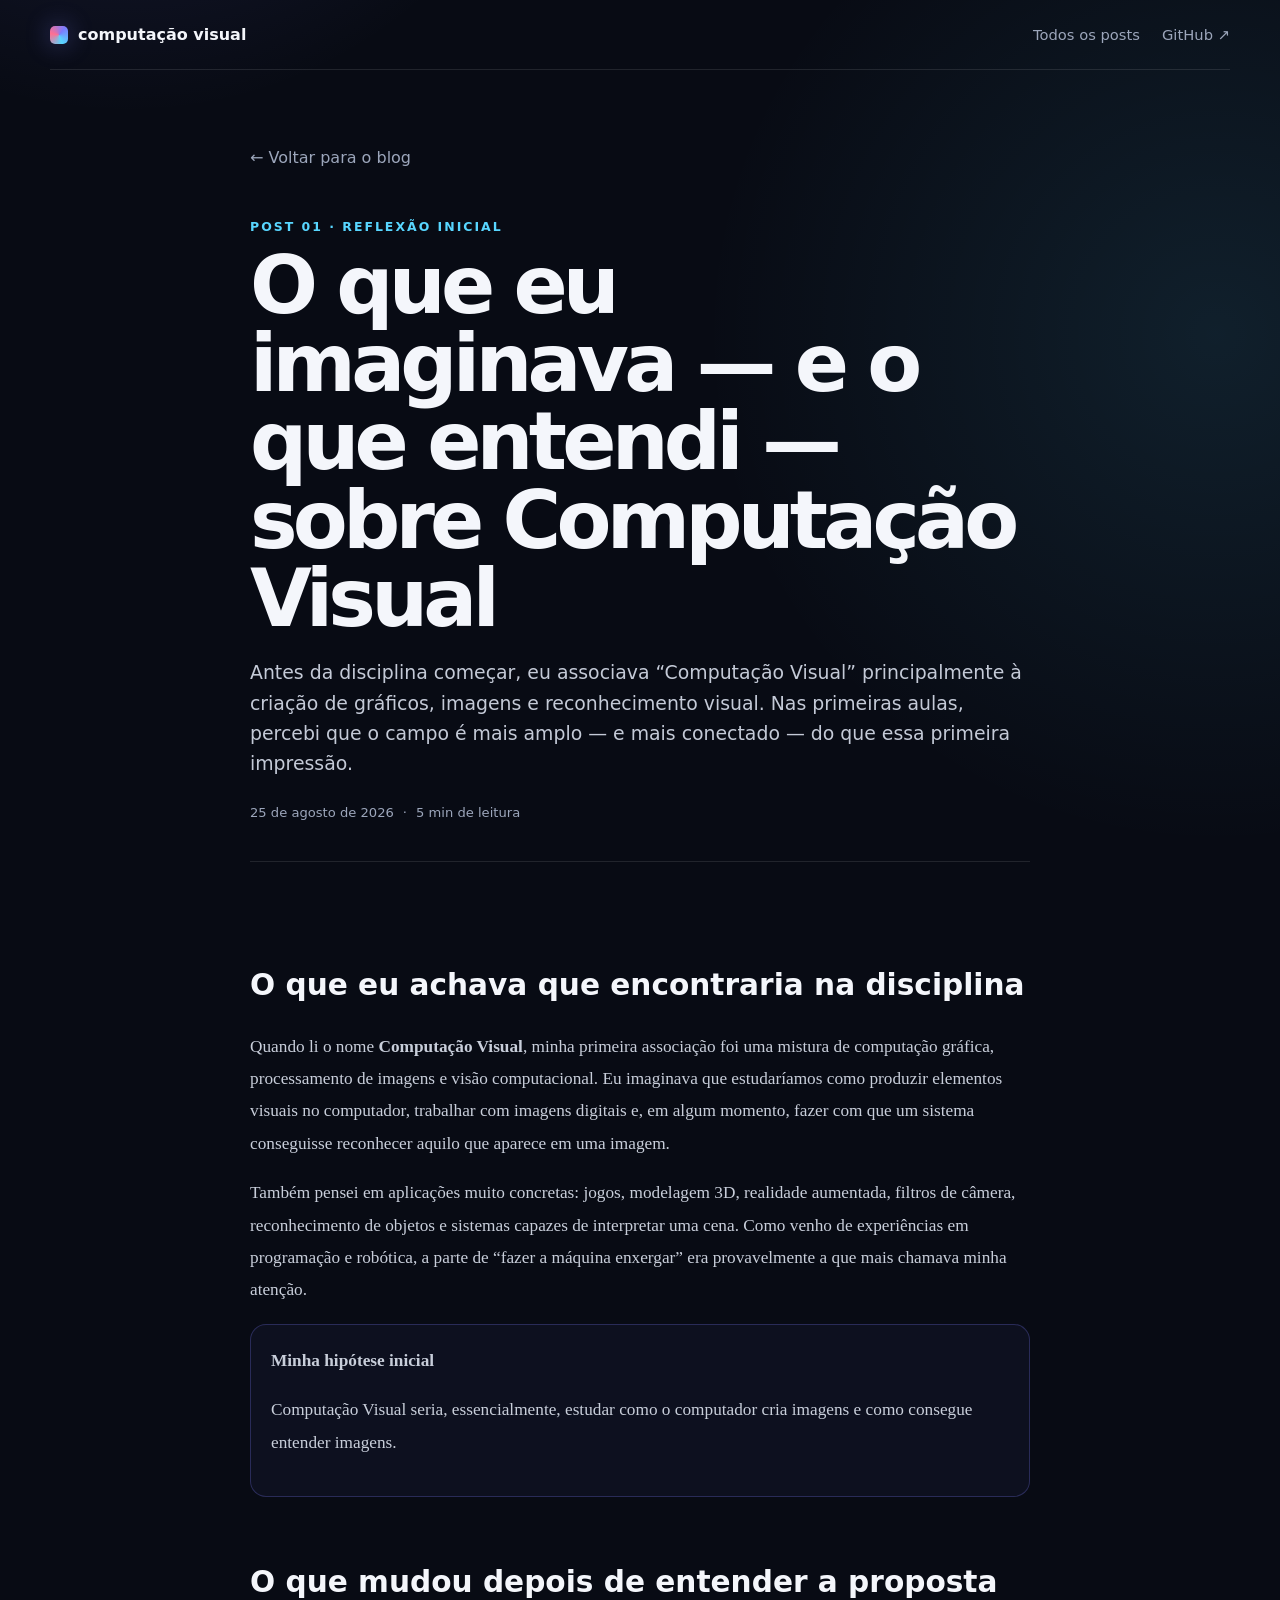
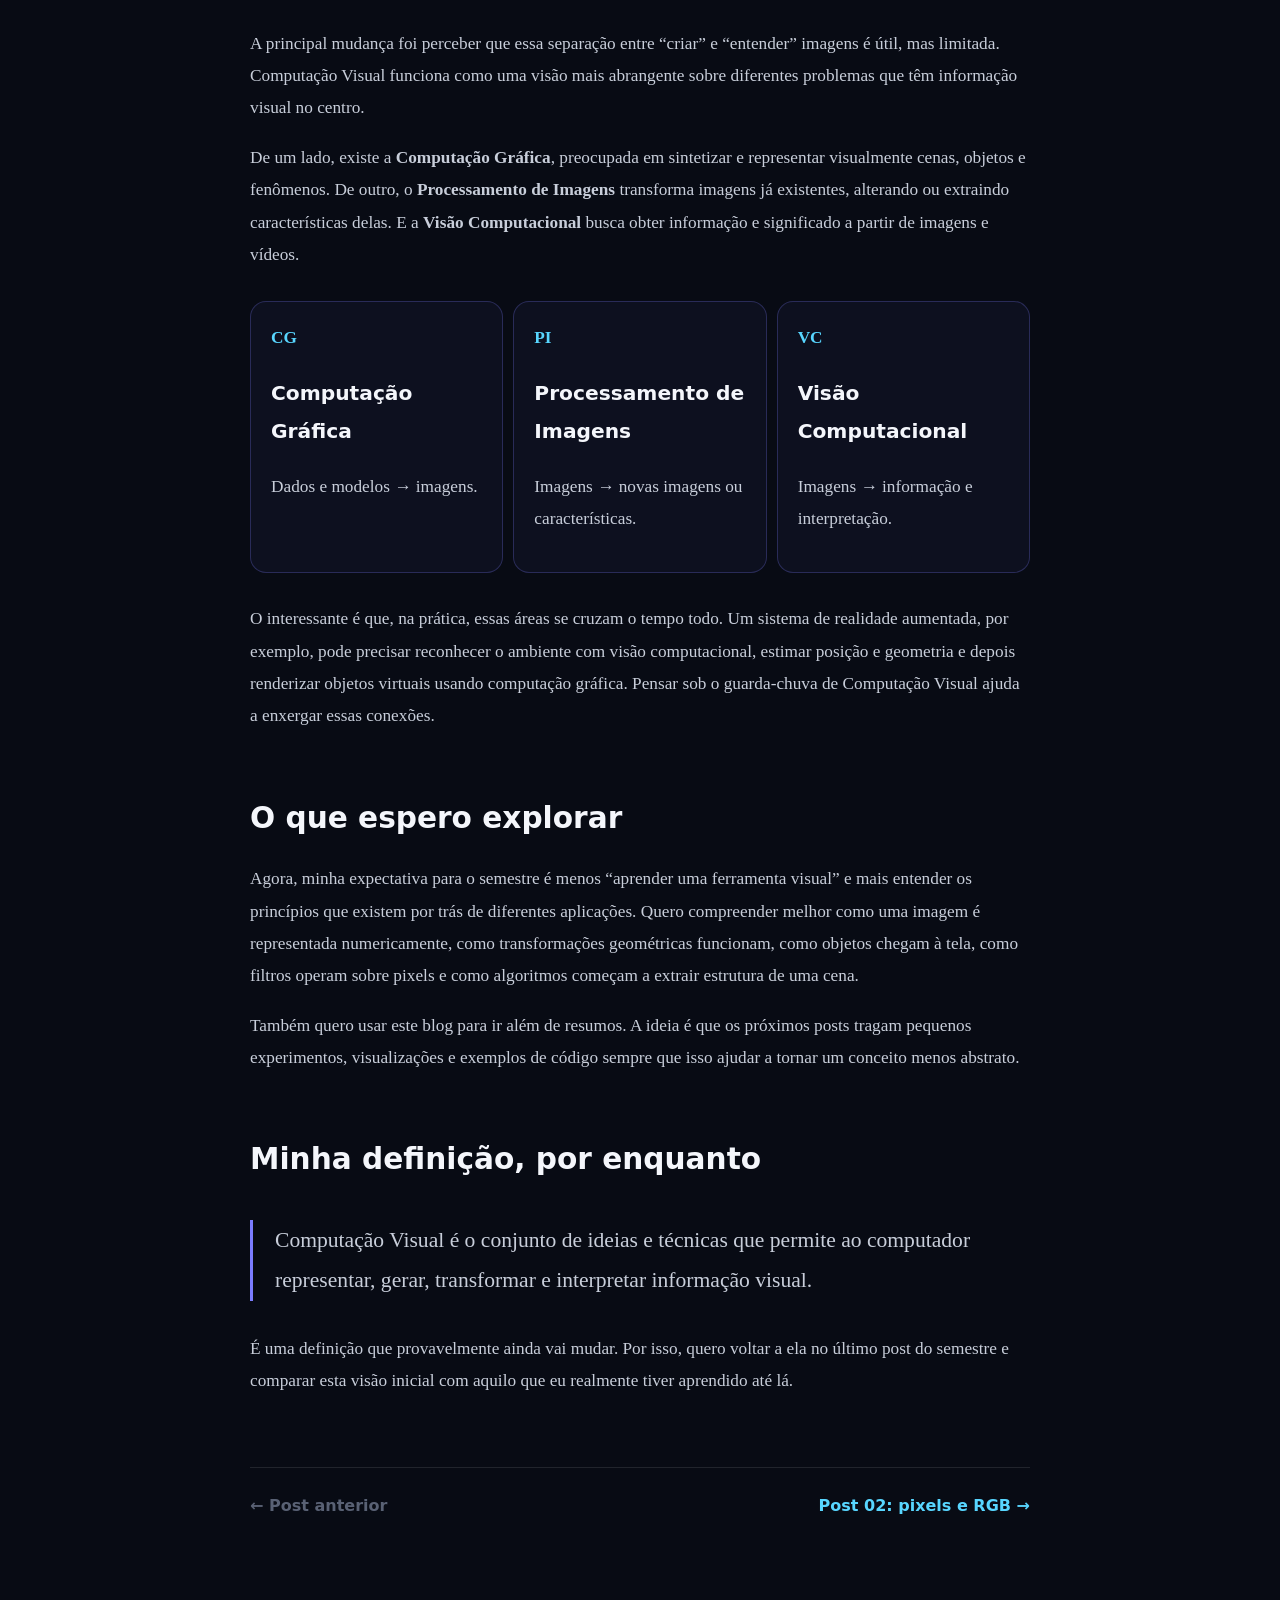
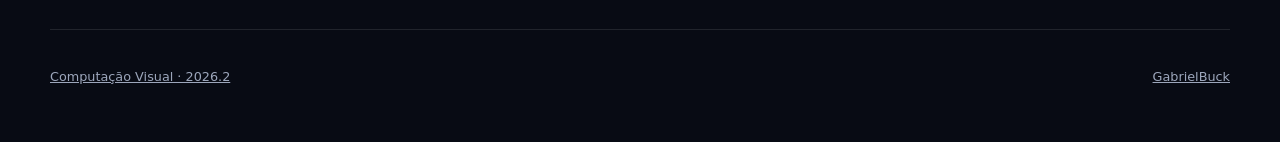
==== posts/01-computacao-visual.html @ 19aede37 "feat: publish post 1" ====
<!doctype html><html lang="pt-BR"><head><meta charset="utf-8"><meta name="viewport" content="width=device-width,initial-scale=1"><meta name="description" content="Reflexão inicial sobre expectativas e entendimento da disciplina de Computação Visual."><title>O que eu imaginava sobre Computação Visual · GabrielBuck</title><link rel="stylesheet" href="../assets/css/style.css"></head><body><header class="site-header compact"><a class="brand" href="../index.html"><span class="brand-mark"></span><span>computação visual</span></a><nav class="nav"><a href="../index.html#posts">Todos os posts</a><a href="https://github.com/GabrielBuck" target="_blank" rel="noreferrer">GitHub ↗</a></nav></header><main class="article-shell"><article class="article"><header class="article-header"><a class="back-link" href="../index.html">← Voltar para o blog</a><p class="eyebrow">Post 01 · reflexão inicial</p><h1>O que eu imaginava — e o que entendi — sobre Computação Visual</h1><p class="article-lead">Antes da disciplina começar, eu associava “Computação Visual” principalmente à criação de gráficos, imagens e reconhecimento visual. Nas primeiras aulas, percebi que o campo é mais amplo — e mais conectado — do que essa primeira impressão.</p><div class="article-meta"><time datetime="2026-08-25">25 de agosto de 2026</time><span>·</span><span>5 min de leitura</span></div></header><div class="article-body"><h2>O que eu achava que encontraria na disciplina</h2><p>Quando li o nome <strong>Computação Visual</strong>, minha primeira associação foi uma mistura de computação gráfica, processamento de imagens e visão computacional. Eu imaginava que estudaríamos como produzir elementos visuais no computador, trabalhar com imagens digitais e, em algum momento, fazer com que um sistema conseguisse reconhecer aquilo que aparece em uma imagem.</p><p>Também pensei em aplicações muito concretas: jogos, modelagem 3D, realidade aumentada, filtros de câmera, reconhecimento de objetos e sistemas capazes de interpretar uma cena. Como venho de experiências em programação e robótica, a parte de “fazer a máquina enxergar” era provavelmente a que mais chamava minha atenção.</p><div class="callout"><strong>Minha hipótese inicial</strong><p>Computação Visual seria, essencialmente, estudar como o computador cria imagens e como consegue entender imagens.</p></div><h2>O que mudou depois de entender a proposta</h2><p>A principal mudança foi perceber que essa separação entre “criar” e “entender” imagens é útil, mas limitada. Computação Visual funciona como uma visão mais abrangente sobre diferentes problemas que têm informação visual no centro.</p><p>De um lado, existe a <strong>Computação Gráfica</strong>, preocupada em sintetizar e representar visualmente cenas, objetos e fenômenos. De outro, o <strong>Processamento de Imagens</strong> transforma imagens já existentes, alterando ou extraindo características delas. E a <strong>Visão Computacional</strong> busca obter informação e significado a partir de imagens e vídeos.</p><div class="concept-grid"><div class="concept"><span class="concept-icon">CG</span><h3>Computação Gráfica</h3><p>Dados e modelos → imagens.</p></div><div class="concept"><span class="concept-icon">PI</span><h3>Processamento de Imagens</h3><p>Imagens → novas imagens ou características.</p></div><div class="concept"><span class="concept-icon">VC</span><h3>Visão Computacional</h3><p>Imagens → informação e interpretação.</p></div></div><p>O interessante é que, na prática, essas áreas se cruzam o tempo todo. Um sistema de realidade aumentada, por exemplo, pode precisar reconhecer o ambiente com visão computacional, estimar posição e geometria e depois renderizar objetos virtuais usando computação gráfica. Pensar sob o guarda-chuva de Computação Visual ajuda a enxergar essas conexões.</p><h2>O que espero explorar</h2><p>Agora, minha expectativa para o semestre é menos “aprender uma ferramenta visual” e mais entender os princípios que existem por trás de diferentes aplicações. Quero compreender melhor como uma imagem é representada numericamente, como transformações geométricas funcionam, como objetos chegam à tela, como filtros operam sobre pixels e como algoritmos começam a extrair estrutura de uma cena.</p><p>Também quero usar este blog para ir além de resumos. A ideia é que os próximos posts tragam pequenos experimentos, visualizações e exemplos de código sempre que isso ajudar a tornar um conceito menos abstrato.</p><h2>Minha definição, por enquanto</h2><blockquote>Computação Visual é o conjunto de ideias e técnicas que permite ao computador representar, gerar, transformar e interpretar informação visual.</blockquote><p>É uma definição que provavelmente ainda vai mudar. Por isso, quero voltar a ela no último post do semestre e comparar esta visão inicial com aquilo que eu realmente tiver aprendido até lá.</p></div><nav class="post-nav"><a class="disabled">← Post anterior</a><a href="02-pixels-rgb.html">Post 02: pixels e RGB →</a></nav></article></main><footer class="footer"><p><a href="../index.html">Computação Visual · 2026.2</a></p><p><a href="https://github.com/GabrielBuck">GabrielBuck</a></p></footer></body></html>
---- assets/css/style.css ----
:root{--bg:#080b14;--surface:#0f1422;--text:#f4f6fb;--muted:#9ca6bb;--line:rgba(255,255,255,.1);--accent:#7b7cff;--accent2:#58d6ff;--success:#70e1a1;--max:1180px;--article:780px}*{box-sizing:border-box}html{scroll-behavior:smooth;background:var(--bg)}body{margin:0;color:var(--text);background:radial-gradient(circle at 10% -10%,rgba(123,124,255,.18),transparent 28rem),radial-gradient(circle at 95% 10%,rgba(88,214,255,.1),transparent 32rem),var(--bg);font-family:Inter,system-ui,-apple-system,"Segoe UI",sans-serif;line-height:1.6}a{color:inherit}.site-header{width:min(var(--max),calc(100% - 40px));margin:auto;min-height:82px;display:flex;align-items:center;justify-content:space-between;gap:24px;border-bottom:1px solid var(--line)}.site-header.compact{min-height:70px}.brand{display:flex;gap:10px;align-items:center;text-decoration:none;font-weight:750}.brand-mark{width:18px;height:18px;border-radius:5px;background:conic-gradient(from 40deg,var(--accent),var(--accent2),#ff6f91,var(--accent));box-shadow:0 0 25px rgba(123,124,255,.4)}.nav{display:flex;gap:22px;flex-wrap:wrap}.nav a{color:var(--muted);text-decoration:none;font-size:.92rem}.nav a:hover{color:var(--text)}.hero{width:min(var(--max),calc(100% - 40px));margin:76px auto 110px;display:grid;grid-template-columns:1fr 1fr;gap:70px;align-items:center}.hero h1{margin:8px 0 18px;font-size:clamp(3.4rem,8vw,7.5rem);line-height:.9;letter-spacing:-.075em}.gradient-text{background:linear-gradient(100deg,#fff,var(--accent2),var(--accent),#ff6f91);background-clip:text;-webkit-background-clip:text;color:transparent}.eyebrow{margin:0 0 8px;color:var(--accent2);font-size:.78rem;font-weight:800;letter-spacing:.16em;text-transform:uppercase}.hero-text,.post-card p:not(.post-meta),.prose-lite,.section-note{color:var(--muted)}.hero-actions{display:flex;gap:12px;flex-wrap:wrap;margin-top:30px}.button{padding:12px 17px;border:1px solid var(--line);border-radius:12px;text-decoration:none;font-weight:700}.button.primary{color:#070a12;background:var(--text)}.visual-card{overflow:hidden;border:1px solid var(--line);border-radius:26px;background:rgba(255,255,255,.025)}.visual-card canvas{display:block;width:100%;aspect-ratio:31/21;background:#090d18}.visual-caption{display:flex;justify-content:space-between;padding:12px 15px;color:var(--muted);font:12px ui-monospace,monospace}.status i{display:inline-block;width:7px;height:7px;border-radius:50%;background:var(--success)}.section{width:min(var(--max),calc(100% - 40px));margin:0 auto 118px}.section-heading{display:flex;align-items:end;justify-content:space-between;gap:24px;margin-bottom:28px}.section h2,.split-section h2{margin:0;font-size:clamp(2rem,4vw,3.2rem);line-height:1.05;letter-spacing:-.045em}.posts-grid{display:grid;grid-template-columns:repeat(2,1fr);gap:16px}.post-card{min-height:300px;padding:25px;display:flex;flex-direction:column;justify-content:space-between;border:1px solid var(--line);border-radius:22px;background:rgba(15,20,34,.78)}.post-card:hover{border-color:rgba(123,124,255,.4)}.card-top{display:flex;justify-content:space-between}.post-number{color:rgba(255,255,255,.2);font:800 1.25rem ui-monospace,monospace}.pill{padding:5px 9px;border-radius:999px;font-size:.71rem;font-weight:800}.published{color:var(--success);background:rgba(112,225,161,.08)}.upcoming{color:var(--muted);border:1px solid var(--line)}.post-meta{color:var(--muted);font-size:.77rem;text-transform:uppercase}.post-card h3{margin:0 0 10px;font-size:1.42rem;line-height:1.17}.post-card h3 a,.text-link{text-decoration:none}.text-link{color:var(--accent2);font-weight:750}.split-section{display:grid;grid-template-columns:1fr 1.25fr;gap:70px;padding:54px 0;border-block:1px solid var(--line)}.timeline{display:grid;grid-template-columns:repeat(4,1fr);gap:12px}.timeline-item{padding:18px;border:1px solid var(--line);border-radius:16px;background:rgba(255,255,255,.02)}.timeline-item strong{display:block;margin:16px 0 5px}.timeline-item p{margin:0;color:var(--muted);font-size:.82rem}.done{border-color:rgba(112,225,161,.22)}.footer{width:min(var(--max),calc(100% - 40px));margin:auto;padding:24px 0 42px;display:flex;justify-content:space-between;color:var(--muted);font-size:.8rem;border-top:1px solid var(--line)}.article-shell{width:min(var(--article),calc(100% - 40px));margin:75px auto 110px}.article-header{padding-bottom:38px;border-bottom:1px solid var(--line)}.back-link{display:inline-block;margin-bottom:46px;color:var(--muted);text-decoration:none}.article-header h1{margin:10px 0 18px;font-size:clamp(2.7rem,7vw,5rem);line-height:.98;letter-spacing:-.06em}.article-lead{color:#c4cad7;font-size:1.18rem}.article-meta{display:flex;gap:9px;margin-top:24px;color:var(--muted);font-size:.82rem}.article-body{padding-top:38px;color:#c8ceda;font-family:Georgia,serif;font-size:1.08rem;line-height:1.87}.article-body h2,.article-body h3{color:var(--text);font-family:Inter,system-ui,sans-serif}.article-body h2{margin:58px 0 14px;font-size:1.85rem}.article-body a{color:var(--accent2)}.article-body blockquote{margin:32px 0;padding-left:22px;border-left:3px solid var(--accent);font-size:1.35rem}.article-body pre{overflow:auto;padding:20px;background:#05070d;border:1px solid var(--line);border-radius:14px}.callout,.demo,.concept{padding:20px;border:1px solid rgba(123,124,255,.25);border-radius:16px;background:rgba(123,124,255,.05)}.concept-grid{display:grid;grid-template-columns:repeat(3,1fr);gap:10px;margin:30px 0}.concept-icon{color:var(--accent2);font-weight:900}.rgb-equation{display:flex;gap:13px;justify-content:center;margin:30px 0;font-size:1.25rem;font-weight:850}.r{color:#ff6b7d}.g{color:#63e6a4}.b{color:#68a8ff}.color-preview{min-height:210px;padding:20px;display:flex;flex-direction:column;justify-content:end;border-radius:13px;background:rgb(94,92,230);font-family:ui-monospace,monospace}.sliders{display:grid;gap:14px;margin-top:20px}.sliders input{width:100%}.post-nav{margin-top:70px;padding-top:25px;display:flex;justify-content:space-between;border-top:1px solid var(--line)}.post-nav a{color:var(--accent2);text-decoration:none;font-weight:700}.disabled{color:#596174!important;pointer-events:none}@media(max-width:850px){.hero,.split-section{grid-template-columns:1fr}.posts-grid{grid-template-columns:1fr}.timeline{grid-template-columns:repeat(2,1fr)}.concept-grid{grid-template-columns:1fr}}@media(max-width:600px){.site-header,.hero,.section,.footer{width:calc(100% - 28px)}.nav{gap:10px}.hero h1{font-size:clamp(3.2rem,18vw,5.5rem)}.section-heading,.footer{flex-direction:column;align-items:flex-start}.article-shell{width:calc(100% - 28px);margin-top:50px}}
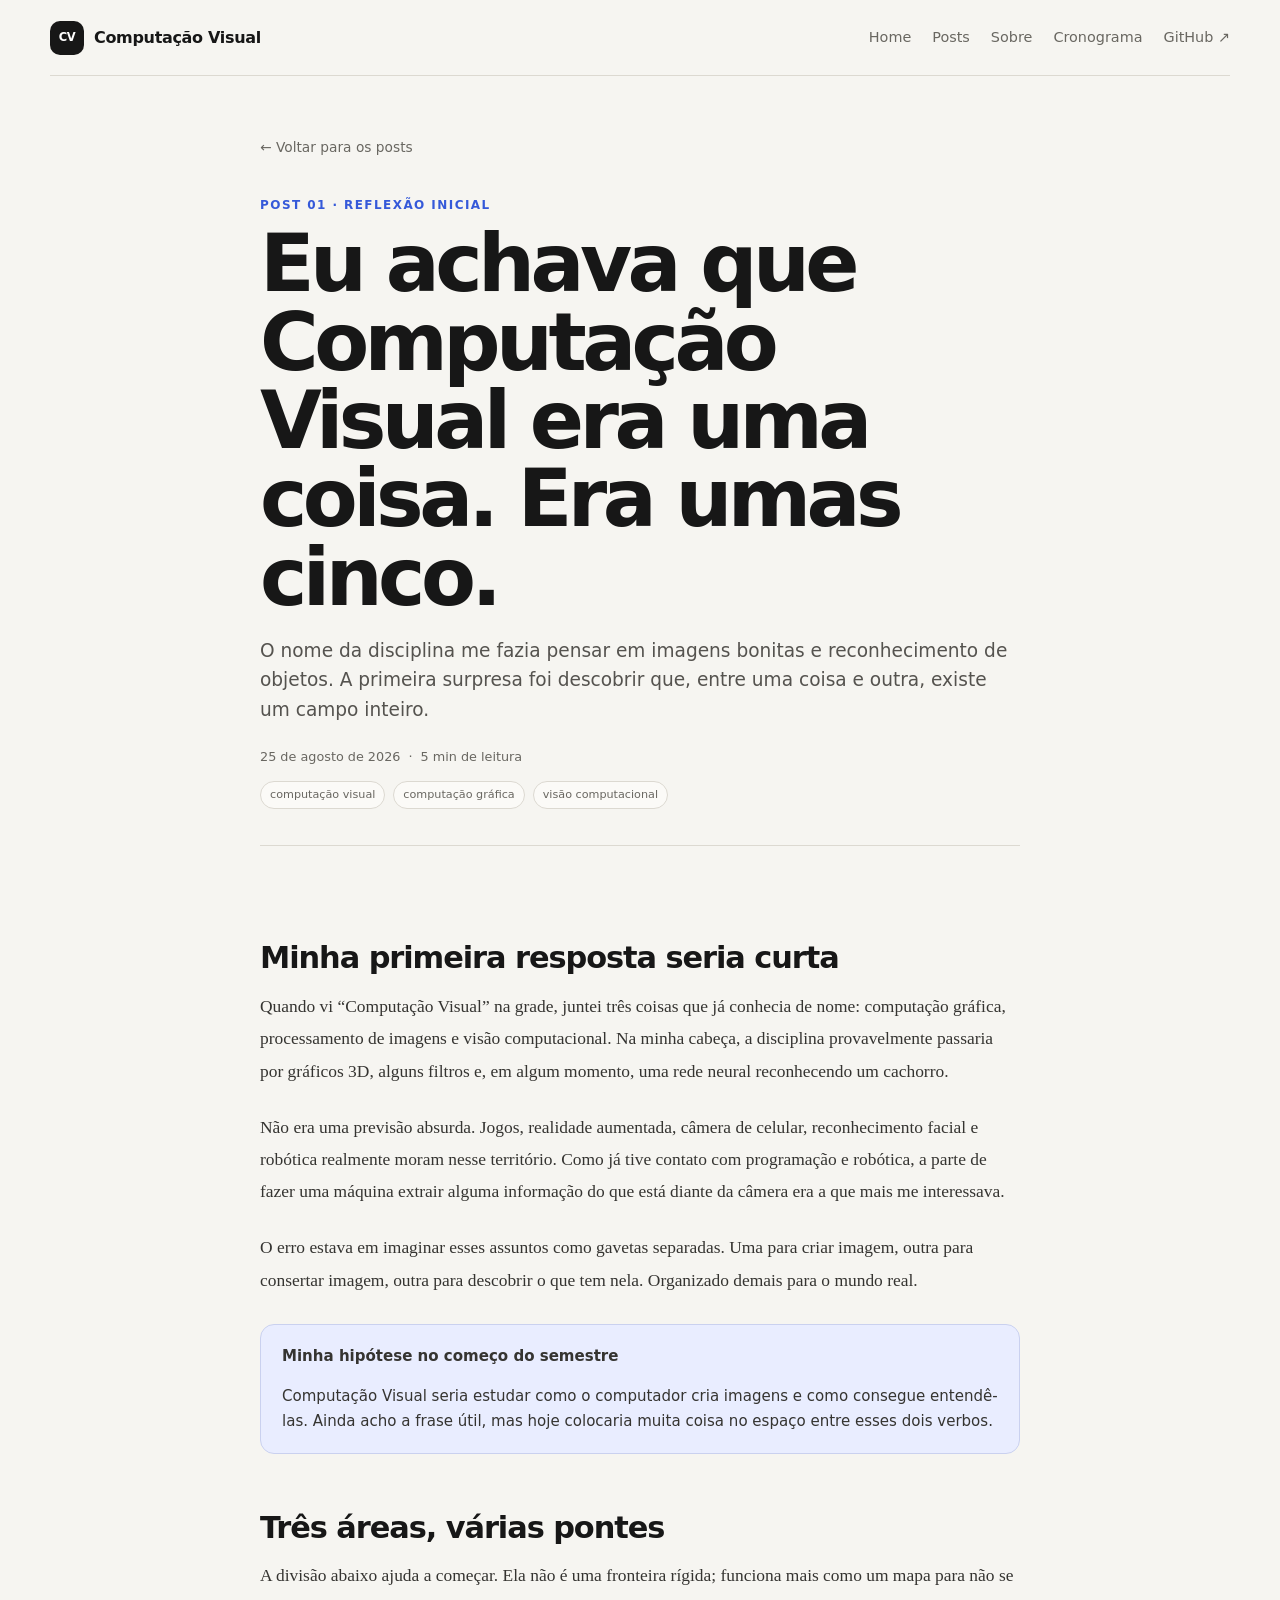
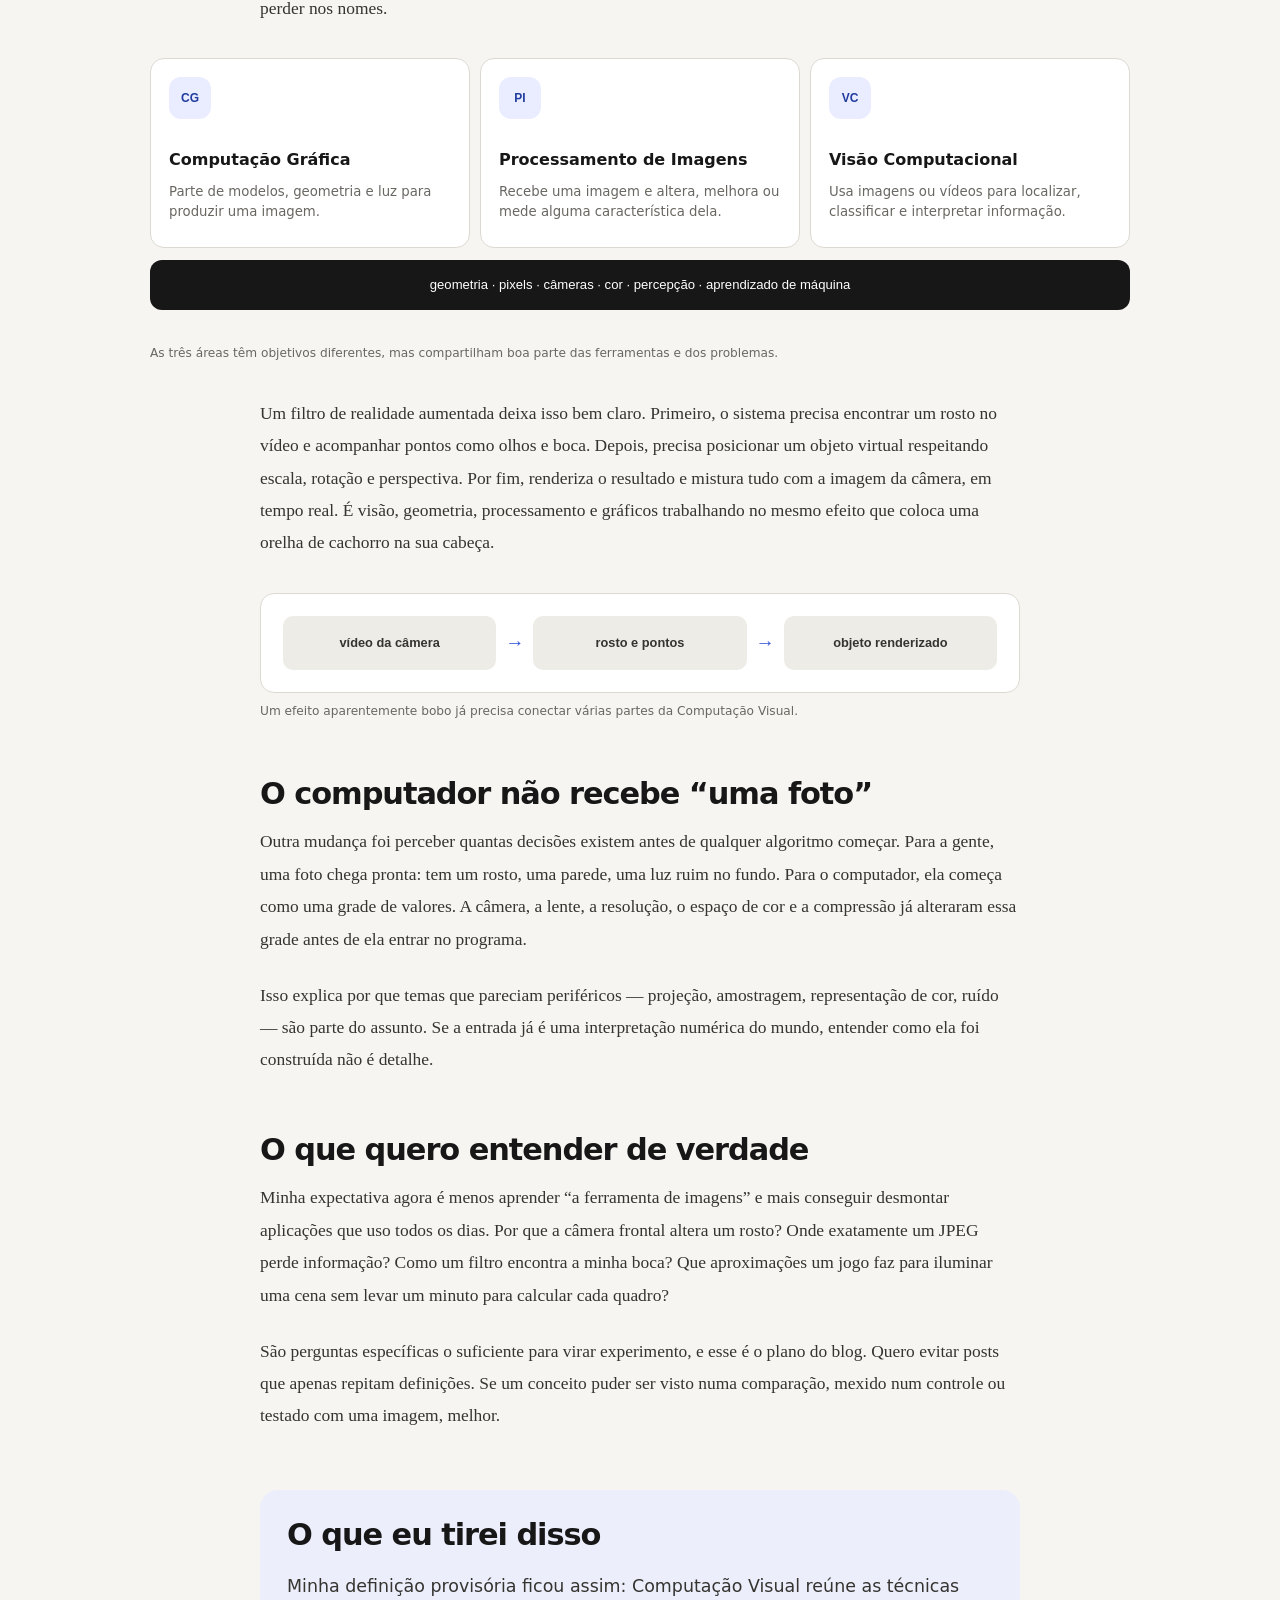
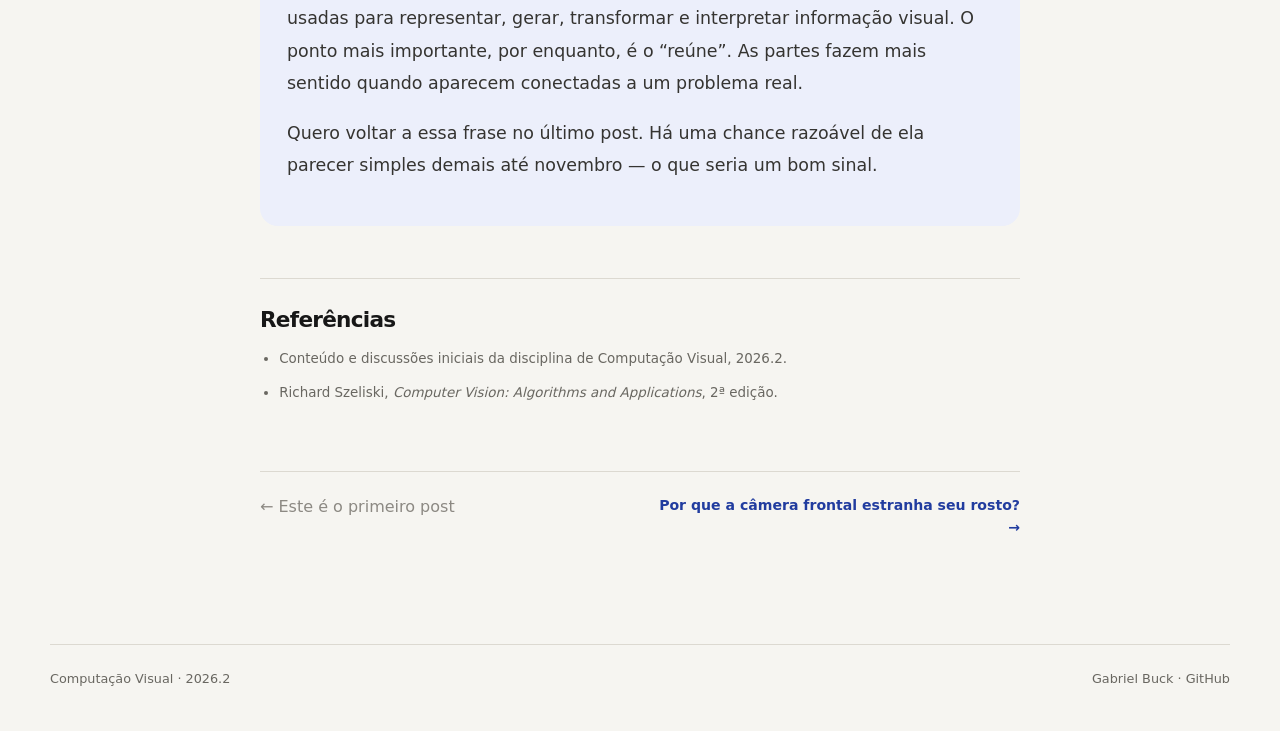
==== commit 12cf302b: "content: rewrite posts in natural editorial tone" ====
--- a/posts/01-computacao-visual.html
+++ b/posts/01-computacao-visual.html
@@ -1 +1,114 @@
-<!doctype html><html lang="pt-BR"><head><meta charset="utf-8"><meta name="viewport" content="width=device-width,initial-scale=1"><meta name="description" content="Reflexão inicial sobre expectativas e entendimento da disciplina de Computação Visual."><title>O que eu imaginava sobre Computação Visual · GabrielBuck</title><link rel="stylesheet" href="../assets/css/style.css"></head><body><header class="site-header compact"><a class="brand" href="../index.html"><span class="brand-mark"></span><span>computação visual</span></a><nav class="nav"><a href="../index.html#posts">Todos os posts</a><a href="https://github.com/GabrielBuck" target="_blank" rel="noreferrer">GitHub ↗</a></nav></header><main class="article-shell"><article class="article"><header class="article-header"><a class="back-link" href="../index.html">← Voltar para o blog</a><p class="eyebrow">Post 01 · reflexão inicial</p><h1>O que eu imaginava — e o que entendi — sobre Computação Visual</h1><p class="article-lead">Antes da disciplina começar, eu associava “Computação Visual” principalmente à criação de gráficos, imagens e reconhecimento visual. Nas primeiras aulas, percebi que o campo é mais amplo — e mais conectado — do que essa primeira impressão.</p><div class="article-meta"><time datetime="2026-08-25">25 de agosto de 2026</time><span>·</span><span>5 min de leitura</span></div></header><div class="article-body"><h2>O que eu achava que encontraria na disciplina</h2><p>Quando li o nome <strong>Computação Visual</strong>, minha primeira associação foi uma mistura de computação gráfica, processamento de imagens e visão computacional. Eu imaginava que estudaríamos como produzir elementos visuais no computador, trabalhar com imagens digitais e, em algum momento, fazer com que um sistema conseguisse reconhecer aquilo que aparece em uma imagem.</p><p>Também pensei em aplicações muito concretas: jogos, modelagem 3D, realidade aumentada, filtros de câmera, reconhecimento de objetos e sistemas capazes de interpretar uma cena. Como venho de experiências em programação e robótica, a parte de “fazer a máquina enxergar” era provavelmente a que mais chamava minha atenção.</p><div class="callout"><strong>Minha hipótese inicial</strong><p>Computação Visual seria, essencialmente, estudar como o computador cria imagens e como consegue entender imagens.</p></div><h2>O que mudou depois de entender a proposta</h2><p>A principal mudança foi perceber que essa separação entre “criar” e “entender” imagens é útil, mas limitada. Computação Visual funciona como uma visão mais abrangente sobre diferentes problemas que têm informação visual no centro.</p><p>De um lado, existe a <strong>Computação Gráfica</strong>, preocupada em sintetizar e representar visualmente cenas, objetos e fenômenos. De outro, o <strong>Processamento de Imagens</strong> transforma imagens já existentes, alterando ou extraindo características delas. E a <strong>Visão Computacional</strong> busca obter informação e significado a partir de imagens e vídeos.</p><div class="concept-grid"><div class="concept"><span class="concept-icon">CG</span><h3>Computação Gráfica</h3><p>Dados e modelos → imagens.</p></div><div class="concept"><span class="concept-icon">PI</span><h3>Processamento de Imagens</h3><p>Imagens → novas imagens ou características.</p></div><div class="concept"><span class="concept-icon">VC</span><h3>Visão Computacional</h3><p>Imagens → informação e interpretação.</p></div></div><p>O interessante é que, na prática, essas áreas se cruzam o tempo todo. Um sistema de realidade aumentada, por exemplo, pode precisar reconhecer o ambiente com visão computacional, estimar posição e geometria e depois renderizar objetos virtuais usando computação gráfica. Pensar sob o guarda-chuva de Computação Visual ajuda a enxergar essas conexões.</p><h2>O que espero explorar</h2><p>Agora, minha expectativa para o semestre é menos “aprender uma ferramenta visual” e mais entender os princípios que existem por trás de diferentes aplicações. Quero compreender melhor como uma imagem é representada numericamente, como transformações geométricas funcionam, como objetos chegam à tela, como filtros operam sobre pixels e como algoritmos começam a extrair estrutura de uma cena.</p><p>Também quero usar este blog para ir além de resumos. A ideia é que os próximos posts tragam pequenos experimentos, visualizações e exemplos de código sempre que isso ajudar a tornar um conceito menos abstrato.</p><h2>Minha definição, por enquanto</h2><blockquote>Computação Visual é o conjunto de ideias e técnicas que permite ao computador representar, gerar, transformar e interpretar informação visual.</blockquote><p>É uma definição que provavelmente ainda vai mudar. Por isso, quero voltar a ela no último post do semestre e comparar esta visão inicial com aquilo que eu realmente tiver aprendido até lá.</p></div><nav class="post-nav"><a class="disabled">← Post anterior</a><a href="02-pixels-rgb.html">Post 02: pixels e RGB →</a></nav></article></main><footer class="footer"><p><a href="../index.html">Computação Visual · 2026.2</a></p><p><a href="https://github.com/GabrielBuck">GabrielBuck</a></p></footer></body></html>+<!doctype html>
+<html lang="pt-BR">
+<head>
+  <meta charset="utf-8">
+  <meta name="viewport" content="width=device-width, initial-scale=1">
+  <meta name="description" content="Uma reflexão pessoal sobre o que eu esperava da disciplina de Computação Visual e o que entendi que vamos estudar no semestre.">
+  <meta name="theme-color" content="#f6f5f1">
+  <link rel="canonical" href="https://gabrielbuck.github.io/comp_visual/posts/01-computacao-visual.html">
+  <meta property="og:type" content="article">
+  <meta property="og:locale" content="pt_BR">
+  <meta property="og:title" content="Eu achava que Computação Visual era uma coisa. Era umas cinco.">
+  <meta property="og:description" content="O que eu esperava da disciplina e como gráficos, processamento de imagens e visão computacional acabaram se conectando.">
+  <meta property="og:url" content="https://gabrielbuck.github.io/comp_visual/posts/01-computacao-visual.html">
+  <title>Eu achava que Computação Visual era uma coisa. Era umas cinco. · Computação Visual</title>
+  <link rel="stylesheet" href="../assets/css/style.css?v=editorial-20260825-2">
+</head>
+<body>
+  <a class="skip-link" href="#conteudo">Pular para o conteúdo</a>
+  <header class="site-header">
+    <a class="brand" href="../index.html" aria-label="Computação Visual — página inicial">
+      <span class="brand-mark" aria-hidden="true">CV</span>
+      <span>Computação Visual</span>
+    </a>
+    <nav class="nav" aria-label="Navegação principal">
+      <a href="../index.html">Home</a>
+      <a href="../index.html#posts">Posts</a>
+      <a href="../index.html#sobre">Sobre</a>
+      <a href="../index.html#cronograma">Cronograma</a>
+      <a href="https://github.com/GabrielBuck/comp_visual" target="_blank" rel="noreferrer">GitHub <span aria-hidden="true">↗</span></a>
+    </nav>
+  </header>
+
+  <main id="conteudo" class="article-shell">
+    <article>
+      <header class="article-header">
+        <a class="back-link" href="../index.html#posts">← Voltar para os posts</a>
+        <p class="eyebrow">Post 01 · reflexão inicial</p>
+        <h1>Eu achava que Computação Visual era uma coisa. Era umas cinco.</h1>
+        <p class="article-lead">O nome da disciplina me fazia pensar em imagens bonitas e reconhecimento de objetos. A primeira surpresa foi descobrir que, entre uma coisa e outra, existe um campo inteiro.</p>
+        <div class="article-meta">
+          <time datetime="2026-08-25">25 de agosto de 2026</time><span aria-hidden="true">·</span><span>5 min de leitura</span>
+        </div>
+        <ul class="tag-list" aria-label="Tags do post"><li>computação visual</li><li>computação gráfica</li><li>visão computacional</li></ul>
+      </header>
+
+      <div class="article-body">
+        <h2>Minha primeira resposta seria curta</h2>
+        <p>Quando vi “Computação Visual” na grade, juntei três coisas que já conhecia de nome: computação gráfica, processamento de imagens e visão computacional. Na minha cabeça, a disciplina provavelmente passaria por gráficos 3D, alguns filtros e, em algum momento, uma rede neural reconhecendo um cachorro.</p>
+        <p>Não era uma previsão absurda. Jogos, realidade aumentada, câmera de celular, reconhecimento facial e robótica realmente moram nesse território. Como já tive contato com programação e robótica, a parte de fazer uma máquina extrair alguma informação do que está diante da câmera era a que mais me interessava.</p>
+        <p>O erro estava em imaginar esses assuntos como gavetas separadas. Uma para criar imagem, outra para consertar imagem, outra para descobrir o que tem nela. Organizado demais para o mundo real.</p>
+
+        <div class="callout">
+          <strong>Minha hipótese no começo do semestre</strong>
+          <p>Computação Visual seria estudar como o computador cria imagens e como consegue entendê-las. Ainda acho a frase útil, mas hoje colocaria muita coisa no espaço entre esses dois verbos.</p>
+        </div>
+
+        <h2>Três áreas, várias pontes</h2>
+        <p>A divisão abaixo ajuda a começar. Ela não é uma fronteira rígida; funciona mais como um mapa para não se perder nos nomes.</p>
+
+        <figure class="article-figure wide-figure">
+          <div class="concept-map">
+            <div class="concept"><span class="concept-code">CG</span><strong>Computação Gráfica</strong><p>Parte de modelos, geometria e luz para produzir uma imagem.</p></div>
+            <div class="concept"><span class="concept-code">PI</span><strong>Processamento de Imagens</strong><p>Recebe uma imagem e altera, melhora ou mede alguma característica dela.</p></div>
+            <div class="concept"><span class="concept-code">VC</span><strong>Visão Computacional</strong><p>Usa imagens ou vídeos para localizar, classificar e interpretar informação.</p></div>
+          </div>
+          <div class="connection-strip">geometria · pixels · câmeras · cor · percepção · aprendizado de máquina</div>
+          <figcaption>As três áreas têm objetivos diferentes, mas compartilham boa parte das ferramentas e dos problemas.</figcaption>
+        </figure>
+
+        <p>Um filtro de realidade aumentada deixa isso bem claro. Primeiro, o sistema precisa encontrar um rosto no vídeo e acompanhar pontos como olhos e boca. Depois, precisa posicionar um objeto virtual respeitando escala, rotação e perspectiva. Por fim, renderiza o resultado e mistura tudo com a imagem da câmera, em tempo real. É visão, geometria, processamento e gráficos trabalhando no mesmo efeito que coloca uma orelha de cachorro na sua cabeça.</p>
+
+        <figure class="article-figure">
+          <div class="process-flow" aria-label="Fluxo simplificado de um filtro de realidade aumentada">
+            <span>vídeo da câmera</span><b aria-hidden="true">→</b><span>rosto e pontos</span><b aria-hidden="true">→</b><span>objeto renderizado</span>
+          </div>
+          <figcaption>Um efeito aparentemente bobo já precisa conectar várias partes da Computação Visual.</figcaption>
+        </figure>
+
+        <h2>O computador não recebe “uma foto”</h2>
+        <p>Outra mudança foi perceber quantas decisões existem antes de qualquer algoritmo começar. Para a gente, uma foto chega pronta: tem um rosto, uma parede, uma luz ruim no fundo. Para o computador, ela começa como uma grade de valores. A câmera, a lente, a resolução, o espaço de cor e a compressão já alteraram essa grade antes de ela entrar no programa.</p>
+        <p>Isso explica por que temas que pareciam periféricos — projeção, amostragem, representação de cor, ruído — são parte do assunto. Se a entrada já é uma interpretação numérica do mundo, entender como ela foi construída não é detalhe.</p>
+
+        <h2>O que quero entender de verdade</h2>
+        <p>Minha expectativa agora é menos aprender “a ferramenta de imagens” e mais conseguir desmontar aplicações que uso todos os dias. Por que a câmera frontal altera um rosto? Onde exatamente um JPEG perde informação? Como um filtro encontra a minha boca? Que aproximações um jogo faz para iluminar uma cena sem levar um minuto para calcular cada quadro?</p>
+        <p>São perguntas específicas o suficiente para virar experimento, e esse é o plano do blog. Quero evitar posts que apenas repitam definições. Se um conceito puder ser visto numa comparação, mexido num controle ou testado com uma imagem, melhor.</p>
+
+        <section class="takeaway" aria-labelledby="takeaway-title">
+          <h2 id="takeaway-title">O que eu tirei disso</h2>
+          <p>Minha definição provisória ficou assim: Computação Visual reúne as técnicas usadas para representar, gerar, transformar e interpretar informação visual. O ponto mais importante, por enquanto, é o “reúne”. As partes fazem mais sentido quando aparecem conectadas a um problema real.</p>
+          <p>Quero voltar a essa frase no último post. Há uma chance razoável de ela parecer simples demais até novembro — o que seria um bom sinal.</p>
+        </section>
+
+        <section class="references" aria-labelledby="references-title">
+          <h2 id="references-title">Referências</h2>
+          <ul>
+            <li>Conteúdo e discussões iniciais da disciplina de Computação Visual, 2026.2.</li>
+            <li>Richard Szeliski, <cite>Computer Vision: Algorithms and Applications</cite>, 2ª edição.</li>
+          </ul>
+        </section>
+      </div>
+
+      <nav class="post-nav" aria-label="Navegação entre posts">
+        <span class="disabled">← Este é o primeiro post</span>
+        <a href="02-camera-frontal-perspectiva.html">Por que a câmera frontal estranha seu rosto? →</a>
+      </nav>
+    </article>
+  </main>
+
+  <footer class="footer">
+    <p><a href="../index.html">Computação Visual</a> · 2026.2</p>
+    <p>Gabriel Buck · <a href="https://github.com/GabrielBuck/comp_visual">GitHub</a></p>
+  </footer>
+</body>
+</html>
--- a/assets/css/style.css
+++ b/assets/css/style.css
@@ -1 +1,258 @@
-:root{--bg:#080b14;--surface:#0f1422;--text:#f4f6fb;--muted:#9ca6bb;--line:rgba(255,255,255,.1);--accent:#7b7cff;--accent2:#58d6ff;--success:#70e1a1;--max:1180px;--article:780px}*{box-sizing:border-box}html{scroll-behavior:smooth;background:var(--bg)}body{margin:0;color:var(--text);background:radial-gradient(circle at 10% -10%,rgba(123,124,255,.18),transparent 28rem),radial-gradient(circle at 95% 10%,rgba(88,214,255,.1),transparent 32rem),var(--bg);font-family:Inter,system-ui,-apple-system,"Segoe UI",sans-serif;line-height:1.6}a{color:inherit}.site-header{width:min(var(--max),calc(100% - 40px));margin:auto;min-height:82px;display:flex;align-items:center;justify-content:space-between;gap:24px;border-bottom:1px solid var(--line)}.site-header.compact{min-height:70px}.brand{display:flex;gap:10px;align-items:center;text-decoration:none;font-weight:750}.brand-mark{width:18px;height:18px;border-radius:5px;background:conic-gradient(from 40deg,var(--accent),var(--accent2),#ff6f91,var(--accent));box-shadow:0 0 25px rgba(123,124,255,.4)}.nav{display:flex;gap:22px;flex-wrap:wrap}.nav a{color:var(--muted);text-decoration:none;font-size:.92rem}.nav a:hover{color:var(--text)}.hero{width:min(var(--max),calc(100% - 40px));margin:76px auto 110px;display:grid;grid-template-columns:1fr 1fr;gap:70px;align-items:center}.hero h1{margin:8px 0 18px;font-size:clamp(3.4rem,8vw,7.5rem);line-height:.9;letter-spacing:-.075em}.gradient-text{background:linear-gradient(100deg,#fff,var(--accent2),var(--accent),#ff6f91);background-clip:text;-webkit-background-clip:text;color:transparent}.eyebrow{margin:0 0 8px;color:var(--accent2);font-size:.78rem;font-weight:800;letter-spacing:.16em;text-transform:uppercase}.hero-text,.post-card p:not(.post-meta),.prose-lite,.section-note{color:var(--muted)}.hero-actions{display:flex;gap:12px;flex-wrap:wrap;margin-top:30px}.button{padding:12px 17px;border:1px solid var(--line);border-radius:12px;text-decoration:none;font-weight:700}.button.primary{color:#070a12;background:var(--text)}.visual-card{overflow:hidden;border:1px solid var(--line);border-radius:26px;background:rgba(255,255,255,.025)}.visual-card canvas{display:block;width:100%;aspect-ratio:31/21;background:#090d18}.visual-caption{display:flex;justify-content:space-between;padding:12px 15px;color:var(--muted);font:12px ui-monospace,monospace}.status i{display:inline-block;width:7px;height:7px;border-radius:50%;background:var(--success)}.section{width:min(var(--max),calc(100% - 40px));margin:0 auto 118px}.section-heading{display:flex;align-items:end;justify-content:space-between;gap:24px;margin-bottom:28px}.section h2,.split-section h2{margin:0;font-size:clamp(2rem,4vw,3.2rem);line-height:1.05;letter-spacing:-.045em}.posts-grid{display:grid;grid-template-columns:repeat(2,1fr);gap:16px}.post-card{min-height:300px;padding:25px;display:flex;flex-direction:column;justify-content:space-between;border:1px solid var(--line);border-radius:22px;background:rgba(15,20,34,.78)}.post-card:hover{border-color:rgba(123,124,255,.4)}.card-top{display:flex;justify-content:space-between}.post-number{color:rgba(255,255,255,.2);font:800 1.25rem ui-monospace,monospace}.pill{padding:5px 9px;border-radius:999px;font-size:.71rem;font-weight:800}.published{color:var(--success);background:rgba(112,225,161,.08)}.upcoming{color:var(--muted);border:1px solid var(--line)}.post-meta{color:var(--muted);font-size:.77rem;text-transform:uppercase}.post-card h3{margin:0 0 10px;font-size:1.42rem;line-height:1.17}.post-card h3 a,.text-link{text-decoration:none}.text-link{color:var(--accent2);font-weight:750}.split-section{display:grid;grid-template-columns:1fr 1.25fr;gap:70px;padding:54px 0;border-block:1px solid var(--line)}.timeline{display:grid;grid-template-columns:repeat(4,1fr);gap:12px}.timeline-item{padding:18px;border:1px solid var(--line);border-radius:16px;background:rgba(255,255,255,.02)}.timeline-item strong{display:block;margin:16px 0 5px}.timeline-item p{margin:0;color:var(--muted);font-size:.82rem}.done{border-color:rgba(112,225,161,.22)}.footer{width:min(var(--max),calc(100% - 40px));margin:auto;padding:24px 0 42px;display:flex;justify-content:space-between;color:var(--muted);font-size:.8rem;border-top:1px solid var(--line)}.article-shell{width:min(var(--article),calc(100% - 40px));margin:75px auto 110px}.article-header{padding-bottom:38px;border-bottom:1px solid var(--line)}.back-link{display:inline-block;margin-bottom:46px;color:var(--muted);text-decoration:none}.article-header h1{margin:10px 0 18px;font-size:clamp(2.7rem,7vw,5rem);line-height:.98;letter-spacing:-.06em}.article-lead{color:#c4cad7;font-size:1.18rem}.article-meta{display:flex;gap:9px;margin-top:24px;color:var(--muted);font-size:.82rem}.article-body{padding-top:38px;color:#c8ceda;font-family:Georgia,serif;font-size:1.08rem;line-height:1.87}.article-body h2,.article-body h3{color:var(--text);font-family:Inter,system-ui,sans-serif}.article-body h2{margin:58px 0 14px;font-size:1.85rem}.article-body a{color:var(--accent2)}.article-body blockquote{margin:32px 0;padding-left:22px;border-left:3px solid var(--accent);font-size:1.35rem}.article-body pre{overflow:auto;padding:20px;background:#05070d;border:1px solid var(--line);border-radius:14px}.callout,.demo,.concept{padding:20px;border:1px solid rgba(123,124,255,.25);border-radius:16px;background:rgba(123,124,255,.05)}.concept-grid{display:grid;grid-template-columns:repeat(3,1fr);gap:10px;margin:30px 0}.concept-icon{color:var(--accent2);font-weight:900}.rgb-equation{display:flex;gap:13px;justify-content:center;margin:30px 0;font-size:1.25rem;font-weight:850}.r{color:#ff6b7d}.g{color:#63e6a4}.b{color:#68a8ff}.color-preview{min-height:210px;padding:20px;display:flex;flex-direction:column;justify-content:end;border-radius:13px;background:rgb(94,92,230);font-family:ui-monospace,monospace}.sliders{display:grid;gap:14px;margin-top:20px}.sliders input{width:100%}.post-nav{margin-top:70px;padding-top:25px;display:flex;justify-content:space-between;border-top:1px solid var(--line)}.post-nav a{color:var(--accent2);text-decoration:none;font-weight:700}.disabled{color:#596174!important;pointer-events:none}@media(max-width:850px){.hero,.split-section{grid-template-columns:1fr}.posts-grid{grid-template-columns:1fr}.timeline{grid-template-columns:repeat(2,1fr)}.concept-grid{grid-template-columns:1fr}}@media(max-width:600px){.site-header,.hero,.section,.footer{width:calc(100% - 28px)}.nav{gap:10px}.hero h1{font-size:clamp(3.2rem,18vw,5.5rem)}.section-heading,.footer{flex-direction:column;align-items:flex-start}.article-shell{width:calc(100% - 28px);margin-top:50px}}+:root {
+  --bg: #f6f5f1;
+  --surface: #fff;
+  --text: #171717;
+  --body: #353431;
+  --muted: #696761;
+  --line: #dcd9d1;
+  --accent: #3559d9;
+  --accent-dark: #213c9f;
+  --accent-soft: #e9edff;
+  --green: #276b4d;
+  --max: 1180px;
+  --article: 760px;
+  --radius: 18px;
+}
+
+* { box-sizing: border-box; }
+html { scroll-behavior: smooth; background: var(--bg); }
+body {
+  margin: 0;
+  background: var(--bg);
+  color: var(--text);
+  font-family: Inter, ui-sans-serif, system-ui, -apple-system, "Segoe UI", sans-serif;
+  line-height: 1.6;
+  text-rendering: optimizeLegibility;
+}
+img { display: block; max-width: 100%; }
+a { color: inherit; text-underline-offset: .18em; }
+a:hover { text-decoration-thickness: 2px; }
+:focus-visible { outline: 3px solid #7d91e6; outline-offset: 4px; border-radius: 4px; }
+.skip-link { position: fixed; z-index: 20; top: 10px; left: 10px; padding: 9px 13px; background: var(--text); color: #fff; transform: translateY(-150%); }
+.skip-link:focus { transform: translateY(0); }
+
+.site-header {
+  width: min(var(--max), calc(100% - 40px));
+  min-height: 76px;
+  margin: auto;
+  display: flex;
+  align-items: center;
+  justify-content: space-between;
+  gap: 24px;
+  border-bottom: 1px solid var(--line);
+}
+.brand { display: flex; gap: 10px; align-items: center; text-decoration: none; font-weight: 760; letter-spacing: -.02em; white-space: nowrap; }
+.brand-mark { width: 34px; height: 34px; display: grid; place-items: center; border-radius: 10px; background: var(--text); color: #fff; font-size: .72rem; font-weight: 850; }
+.nav { display: flex; align-items: center; gap: 21px; }
+.nav a { color: var(--muted); text-decoration: none; font-size: .9rem; }
+.nav a:hover, .nav a[aria-current="page"] { color: var(--text); }
+.nav a[aria-current="page"] { font-weight: 700; }
+
+.hero, .section, .footer { width: min(var(--max), calc(100% - 40px)); margin-inline: auto; }
+.hero { margin-top: 74px; margin-bottom: 110px; }
+.editorial-hero { display: grid; grid-template-columns: 1.05fr .95fr; gap: 64px; align-items: center; }
+.eyebrow { margin: 0 0 10px; color: var(--accent); font-size: .75rem; font-weight: 820; letter-spacing: .12em; text-transform: uppercase; }
+.hero h1 { margin: 0 0 24px; max-width: 760px; font-size: clamp(3rem, 6vw, 5.8rem); line-height: .98; letter-spacing: -.06em; }
+.hero h1 em { font-family: Georgia, serif; font-weight: 400; }
+.hero-text { max-width: 680px; color: var(--muted); font-size: 1.12rem; }
+.hero-actions { display: flex; gap: 12px; flex-wrap: wrap; margin-top: 28px; }
+.button { display: inline-flex; padding: 11px 17px; border: 1px solid var(--line); border-radius: 999px; text-decoration: none; font-size: .9rem; font-weight: 720; transition: transform .18s ease, background .18s ease; }
+.button:hover { transform: translateY(-2px); }
+.button.primary { border-color: var(--text); background: var(--text); color: #fff; }
+.button.secondary:hover { background: var(--surface); }
+.hero-image { margin: 0; }
+.hero-image img { width: 100%; aspect-ratio: 4 / 3; object-fit: cover; border-radius: 24px; }
+figcaption { margin-top: 9px; color: var(--muted); font-size: .76rem; line-height: 1.5; }
+.section { margin-bottom: 110px; scroll-margin-top: 30px; }
+.section-heading { display: flex; justify-content: space-between; gap: 24px; align-items: end; margin-bottom: 28px; }
+.section h2 { margin: 0; font-size: clamp(2.1rem, 4vw, 3.8rem); line-height: 1.02; letter-spacing: -.045em; }
+.section-note { margin: 0; color: var(--muted); font-size: .88rem; }
+
+.featured-grid, .posts-grid { display: grid; grid-template-columns: repeat(2, minmax(0, 1fr)); gap: 20px; }
+.featured-grid { margin-bottom: 20px; }
+.featured-post, .post-card { overflow: hidden; border: 1px solid var(--line); border-radius: var(--radius); background: var(--surface); transition: border-color .18s ease, transform .18s ease; }
+.featured-post:hover { border-color: #c1c7df; transform: translateY(-2px); }
+.cover { width: 100%; height: 300px; object-fit: cover; }
+.abstract-cover { position: relative; display: grid; place-items: center; overflow: hidden; background: linear-gradient(135deg, #e4e9ff, #faf3d9); }
+.cover-kicker { position: absolute; left: 22px; top: 15px; color: #7387d9; font-size: 3rem; font-weight: 840; letter-spacing: -.07em; }
+.cover-orbits { position: relative; width: 225px; height: 150px; }
+.cover-orbits::before, .cover-orbits::after { content: ""; position: absolute; inset: 18px 22px; border: 1px solid #8d9bd2; border-radius: 50%; transform: rotate(19deg); }
+.cover-orbits::after { transform: rotate(-23deg); }
+.cover-orbits i { position: absolute; z-index: 1; width: 54px; height: 54px; display: grid; place-items: center; border-radius: 50%; background: var(--surface); color: var(--accent); font-size: .75rem; font-style: normal; font-weight: 850; box-shadow: 0 5px 22px rgba(34, 49, 104, .1); }
+.cover-orbits i:nth-child(1) { left: 10px; bottom: 15px; }
+.cover-orbits i:nth-child(2) { left: 87px; top: 6px; }
+.cover-orbits i:nth-child(3) { right: 5px; bottom: 18px; }
+.post-content, .card-body { padding: 22px; }
+.post-meta { margin: 0 0 8px; color: var(--accent); font-size: .71rem; font-weight: 780; letter-spacing: .08em; text-transform: uppercase; }
+.featured-post h3, .post-card h3 { margin: 0 0 10px; line-height: 1.12; letter-spacing: -.03em; }
+.featured-post h3 { font-size: 1.65rem; }
+.post-card h3 { font-size: 1.34rem; }
+.featured-post h3 a { text-decoration: none; }
+.featured-post p:not(.post-meta), .post-card p:not(.post-meta), .prose-lite { color: var(--muted); }
+.text-link { display: inline-block; margin-top: 6px; color: var(--accent-dark); text-decoration: none; font-weight: 730; }
+.card-image { width: 100%; height: 230px; object-fit: cover; background: #eceae4; }
+.planned-visual { position: relative; overflow: hidden; display: grid; place-items: center; }
+.card-top { display: flex; align-items: center; justify-content: space-between; gap: 12px; margin-bottom: 16px; }
+.post-number { color: #96928a; font-size: 1.05rem; font-weight: 820; }
+.pill { padding: 5px 9px; border-radius: 999px; font-size: .67rem; font-weight: 800; }
+.upcoming { background: #f0efe9; color: #69665f; }
+.jpeg-visual { grid-template-columns: repeat(3, 1fr); background: #cfd6ef; }
+.jpeg-visual::before { content: ""; position: absolute; width: 84px; height: 84px; border-radius: 50%; background: #f2b64b; box-shadow: 45px 44px 0 -17px #3559d9, -46px 56px 0 -13px #588c75; }
+.jpeg-visual span { z-index: 1; align-self: end; width: 100%; padding: 11px; border-right: 1px solid rgba(255,255,255,.55); background: rgba(255,255,255,.74); text-align: center; font-size: .73rem; font-weight: 800; }
+.jpeg-visual span:nth-child(2) { backdrop-filter: blur(3px); image-rendering: pixelated; }
+.jpeg-visual span:nth-child(3) { background: repeating-linear-gradient(90deg, rgba(255,255,255,.78) 0 14px, rgba(227,196,185,.8) 14px 28px); }
+.detection-preview { background: linear-gradient(135deg, #d8d4ca, #aaa69d); }
+.face-box { position: relative; width: 135px; height: 150px; border: 3px solid var(--accent); border-radius: 47% 47% 44% 44%; }
+.face-box span, .face-box b { position: absolute; background: var(--accent); color: #fff; padding: 3px 6px; font-size: .68rem; font-style: normal; }
+.face-box span { left: -3px; top: -25px; }
+.face-box b { right: -3px; bottom: -24px; }
+.face-box i { position: absolute; width: 7px; height: 7px; border-radius: 50%; background: #fff; box-shadow: 0 0 0 3px var(--accent); }
+.face-box i:nth-of-type(1) { top: 48px; left: 35px; }
+.face-box i:nth-of-type(2) { top: 48px; right: 35px; }
+.face-box i:nth-of-type(3) { top: 85px; left: 62px; }
+.bits-visual { gap: 5px; align-content: center; background: linear-gradient(135deg, #183f35, #4d826f); color: #dcece6; font: 750 1rem/1.2 ui-monospace, monospace; letter-spacing: .25em; }
+.bits-visual span:nth-child(2) { color: #f8d56a; transform: translateX(18px); }
+.illusion-visual { grid-template-columns: 1fr 1fr; background: repeating-linear-gradient(45deg, #252525 0 16px, #eee9dc 16px 32px); }
+.illusion-visual span { width: 82px; height: 82px; background: #8296d7; box-shadow: 0 0 0 13px rgba(255,255,255,.35); }
+.illusion-visual span:last-child { background: #8296d7; box-shadow: 0 0 0 13px rgba(0,0,0,.35); }
+.light-visual { background: radial-gradient(circle at 35% 28%, #fff 0 3%, #ffdf87 4%, #7771b7 22%, #1e2237 65%); }
+.light-visual span { width: 112px; height: 112px; border-radius: 50%; background: radial-gradient(circle at 34% 29%, #fff 0 2%, #e5e1dc 8%, #7d8193 44%, #171a24 76%); box-shadow: 32px 45px 18px rgba(0,0,0,.45); }
+.final-cover { align-content: center; gap: 0; background: linear-gradient(135deg, #e7e4dc, #d2d7ed); }
+.final-cover span { color: #7885bd; font-size: 5.2rem; font-weight: 820; line-height: 1; }
+.final-cover small { color: #5f6690; font-weight: 740; }
+
+.about-section { display: grid; grid-template-columns: .8fr 1.2fr; gap: 70px; padding-block: 52px; border-block: 1px solid var(--line); }
+.prose-lite { font-size: 1.03rem; }
+.prose-lite p:first-child { margin-top: 0; }
+.timeline { display: grid; grid-template-columns: repeat(4, minmax(0, 1fr)); gap: 12px; }
+.timeline-item { padding: 17px; border: 1px solid var(--line); border-radius: 14px; background: var(--surface); }
+.timeline-item > span { color: #8b8881; font-size: .75rem; }
+.timeline-item strong { display: block; margin: 13px 0 4px; font-size: 1.12rem; }
+.timeline-item p { margin: 0; color: var(--muted); font-size: .8rem; }
+.timeline-item small { display: block; margin-top: 8px; color: #8b8881; font-size: .7rem; }
+.timeline-item.done { border-color: #b8d8c6; background: #f3faf6; }
+.timeline-item.done strong, .timeline-item.done small { color: var(--green); }
+.footer { padding: 24px 0 42px; display: flex; justify-content: space-between; gap: 20px; border-top: 1px solid var(--line); color: var(--muted); font-size: .8rem; }
+.footer p { margin: 0; }
+.footer a { text-decoration: none; }
+
+/* Article template */
+.article-shell { width: min(var(--article), calc(100% - 40px)); margin: 58px auto 105px; }
+.article-header { padding-bottom: 36px; border-bottom: 1px solid var(--line); }
+.back-link { display: inline-block; margin-bottom: 38px; color: var(--muted); text-decoration: none; font-size: .86rem; }
+.article-header h1 { margin: 10px 0 18px; font-size: clamp(2.8rem, 7vw, 5rem); line-height: .98; letter-spacing: -.057em; }
+.article-lead { margin-bottom: 0; color: #55534f; font-size: 1.16rem; }
+.article-meta, .tag-list { display: flex; align-items: center; gap: 8px; flex-wrap: wrap; }
+.article-meta { margin-top: 22px; color: var(--muted); font-size: .8rem; }
+.tag-list { margin: 14px 0 0; padding: 0; list-style: none; }
+.tag-list li { padding: 4px 9px; border: 1px solid var(--line); border-radius: 999px; background: #fbfaf7; color: var(--muted); font-size: .7rem; }
+.article-hero { width: min(980px, calc(100% - 40px)); margin: 38px auto 0; }
+.article-hero img { width: 100%; max-height: 600px; object-fit: cover; border-radius: var(--radius); }
+.article-body { padding-top: 38px; color: var(--body); font-family: Georgia, "Times New Roman", serif; font-size: 1.09rem; line-height: 1.86; }
+.article-body > p { margin: 0 0 1.35em; }
+.article-body h2, .article-body h3, .article-body .sans { color: var(--text); font-family: Inter, ui-sans-serif, system-ui, sans-serif; letter-spacing: -.035em; }
+.article-body h2 { margin: 56px 0 14px; font-size: 1.9rem; line-height: 1.17; }
+.article-body h3 { margin: 30px 0 10px; font-size: 1.18rem; }
+.article-body a { color: var(--accent-dark); }
+.article-body blockquote { margin: 32px 0; padding: 6px 0 6px 22px; border-left: 3px solid var(--accent); color: var(--text); font-size: 1.27rem; line-height: 1.55; }
+.article-body code { font-family: ui-monospace, SFMono-Regular, Consolas, monospace; font-size: .86em; }
+.equation { overflow-x: auto; margin: 27px 0; padding: 18px; border-radius: 12px; background: #202020; color: #f2f2f2; text-align: center; font-family: ui-monospace, SFMono-Regular, Consolas, monospace; font-size: .9rem; }
+.callout { margin: 28px 0; padding: 19px 21px; border: 1px solid #cad1ef; border-radius: 14px; background: var(--accent-soft); font-family: Inter, ui-sans-serif, system-ui, sans-serif; font-size: .94rem; line-height: 1.65; }
+.callout p:last-child { margin-bottom: 0; }
+.callout.note { border-color: var(--line); background: var(--surface); }
+.article-figure { margin: 34px 0; font-family: Inter, ui-sans-serif, system-ui, sans-serif; }
+.article-figure img { width: 100%; border-radius: 14px; }
+.wide-figure { width: min(980px, calc(100vw - 40px)); margin-left: 50%; transform: translateX(-50%); }
+.concept-map { display: grid; grid-template-columns: repeat(3, 1fr); gap: 10px; font-family: Inter, ui-sans-serif, system-ui, sans-serif; }
+.concept { min-height: 190px; padding: 18px; border: 1px solid var(--line); border-radius: 14px; background: var(--surface); }
+.concept strong { display: block; margin: 26px 0 7px; color: var(--text); font-size: 1rem; }
+.concept p { margin: 0; color: var(--muted); font-size: .83rem; line-height: 1.55; }
+.concept-code { width: 42px; height: 42px; display: grid; place-items: center; border-radius: 12px; background: var(--accent-soft); color: var(--accent-dark); font: 820 .75rem/1 Inter, sans-serif; }
+.connection-strip { margin: 12px 0 34px; padding: 13px 16px; border-radius: 12px; background: var(--text); color: #fff; text-align: center; font-family: Inter, sans-serif; font-size: .82rem; }
+.process-flow { display: grid; grid-template-columns: 1fr auto 1fr auto 1fr; align-items: center; gap: 9px; padding: 22px; border: 1px solid var(--line); border-radius: 14px; background: var(--surface); font-family: Inter, sans-serif; text-align: center; }
+.process-flow span { padding: 15px 8px; border-radius: 10px; background: #eeece6; font-size: .8rem; font-weight: 720; }
+.process-flow b { color: var(--accent); font-size: 1.2rem; }
+.takeaway { margin-top: 58px; padding: 27px; border-radius: var(--radius); background: #eceffb; font-family: Inter, ui-sans-serif, system-ui, sans-serif; }
+.takeaway h2 { margin-top: 0; }
+.references { margin-top: 52px; padding-top: 28px; border-top: 1px solid var(--line); font-family: Inter, ui-sans-serif, system-ui, sans-serif; }
+.references h2 { margin-top: 0; font-size: 1.35rem; }
+.references ul { padding-left: 1.2rem; color: var(--muted); font-size: .84rem; }
+.references li + li { margin-top: 9px; }
+.post-nav { margin-top: 65px; padding-top: 22px; display: grid; grid-template-columns: 1fr 1fr; gap: 20px; border-top: 1px solid var(--line); font-family: Inter, ui-sans-serif, system-ui, sans-serif; }
+.post-nav a { color: var(--accent-dark); text-decoration: none; font-size: .88rem; font-weight: 720; }
+.post-nav a:last-child { text-align: right; }
+.post-nav .disabled { color: #8c8983; }
+
+/* Post 02 visual explanations */
+.projection-diagram { display: grid; grid-template-columns: 90px 1fr 95px; align-items: center; gap: 16px; min-height: 230px; padding: 25px; border: 1px solid var(--line); border-radius: 14px; background: var(--surface); font-family: Inter, sans-serif; }
+.camera-shape { display: grid; place-items: center; width: 72px; height: 50px; border-radius: 10px; background: var(--text); color: #fff; font-size: .7rem; font-weight: 780; }
+.rays { position: relative; height: 150px; }
+.rays::before, .rays::after { content: ""; position: absolute; left: 0; width: 100%; height: 1px; background: var(--accent); transform-origin: left center; }
+.rays::before { top: 50%; transform: rotate(-16deg); }
+.rays::after { bottom: 50%; transform: rotate(16deg); }
+.projection-face { width: 84px; height: 112px; display: grid; place-items: center; border: 3px solid var(--text); border-radius: 47%; font-size: 2.3rem; }
+.projection-labels { grid-column: 1 / -1; display: grid; grid-template-columns: 90px 1fr 95px; gap: 16px; color: var(--muted); text-align: center; font-size: .7rem; }
+.perspective-demo { margin: 34px 0; padding: 24px; border: 1px solid var(--line); border-radius: 16px; background: var(--surface); font-family: Inter, sans-serif; }
+.perspective-demo h3 { margin-top: 0; }
+.demo-stage { position: relative; min-height: 270px; margin-bottom: 20px; display: flex; align-items: center; justify-content: space-between; overflow: hidden; border-radius: 12px; background: linear-gradient(180deg, #edf0f8, #e3e0d8); }
+.demo-camera { width: 66px; height: 48px; margin-left: 20px; display: grid; place-items: center; border-radius: 9px; background: var(--text); color: #fff; font-size: .67rem; font-weight: 800; }
+.demo-distance-line { position: absolute; left: 86px; right: 145px; top: 50%; border-top: 2px dashed #97958e; }
+.demo-distance-line::after { content: attr(data-distance); position: absolute; top: 8px; left: 50%; padding: 2px 7px; background: #f4f2ed; color: var(--muted); transform: translateX(-50%); font-size: .7rem; }
+.demo-face { position: relative; z-index: 1; width: 128px; height: 164px; margin-right: 28px; border: 3px solid #34322f; border-radius: 48% 48% 44% 44%; background: #d8a77e; transition: transform .2s ease; }
+.demo-face::before, .demo-face::after { content: ""; position: absolute; top: 56px; width: 11px; height: 11px; border-radius: 50%; background: #2c2723; }
+.demo-face::before { left: 31px; }
+.demo-face::after { right: 31px; }
+.demo-nose { position: absolute; z-index: 2; left: 50%; top: 69px; width: 34px; height: 48px; border-radius: 48% 48% 55% 55%; background: #c9875d; box-shadow: 0 5px 8px rgba(74,41,25,.2); transform: translateX(-50%) scale(var(--nose-scale, 1)); transition: transform .2s ease; }
+.demo-mouth { position: absolute; left: 50%; bottom: 25px; width: 42px; height: 12px; border-bottom: 3px solid #6b3d35; border-radius: 50%; transform: translateX(-50%); }
+.demo-controls label { display: flex; justify-content: space-between; gap: 20px; color: var(--text); font-size: .82rem; font-weight: 700; }
+.demo-controls output { color: var(--accent-dark); }
+.demo-controls input { width: 100%; margin-top: 10px; accent-color: var(--accent); }
+.demo-caption { margin: 12px 0 0; color: var(--muted); font-size: .78rem; }
+.comparison-image { max-width: 480px; margin-inline: auto; background: #fff; }
+
+@media (max-width: 900px) {
+  .editorial-hero, .about-section { grid-template-columns: 1fr; }
+  .editorial-hero { gap: 36px; }
+  .hero-image { max-width: 760px; }
+  .featured-grid, .posts-grid { grid-template-columns: 1fr; }
+  .timeline { grid-template-columns: repeat(2, 1fr); }
+}
+
+@media (max-width: 700px) {
+  .site-header { align-items: flex-start; padding: 14px 0; }
+  .nav { max-width: 330px; justify-content: flex-end; gap: 9px 15px; flex-wrap: wrap; }
+  .nav a { font-size: .8rem; }
+  .concept-map { grid-template-columns: 1fr; }
+  .concept { min-height: auto; }
+}
+
+@media (max-width: 560px) {
+  .site-header, .hero, .section, .footer { width: calc(100% - 28px); }
+  .site-header { display: block; }
+  .nav { margin-top: 13px; justify-content: flex-start; }
+  .hero { margin-top: 44px; margin-bottom: 82px; }
+  .hero h1 { font-size: clamp(2.75rem, 13vw, 4.8rem); }
+  .section { margin-bottom: 82px; }
+  .section-heading, .footer { flex-direction: column; align-items: flex-start; }
+  .cover { height: 240px; }
+  .timeline { grid-template-columns: 1fr 1fr; }
+  .article-shell { width: calc(100% - 28px); margin-top: 42px; }
+  .article-hero, .wide-figure { width: calc(100vw - 28px); }
+  .article-header h1 { font-size: clamp(2.55rem, 13vw, 4rem); }
+  .article-body { font-size: 1.03rem; }
+  .projection-diagram { grid-template-columns: 65px 1fr 68px; gap: 6px; padding: 17px 12px; }
+  .projection-labels { grid-template-columns: 65px 1fr 68px; gap: 6px; }
+  .camera-shape { width: 58px; }
+  .projection-face { width: 66px; height: 94px; }
+  .demo-stage { min-height: 220px; }
+  .demo-camera { width: 54px; margin-left: 10px; }
+  .demo-face { width: 104px; height: 138px; margin-right: 13px; }
+  .demo-distance-line { left: 62px; right: 112px; }
+  .post-nav { grid-template-columns: 1fr; }
+  .post-nav a:last-child { text-align: left; }
+}
+
+@media (prefers-reduced-motion: reduce) {
+  html { scroll-behavior: auto; }
+  *, *::before, *::after { transition-duration: .01ms !important; animation-duration: .01ms !important; animation-iteration-count: 1 !important; }
+}
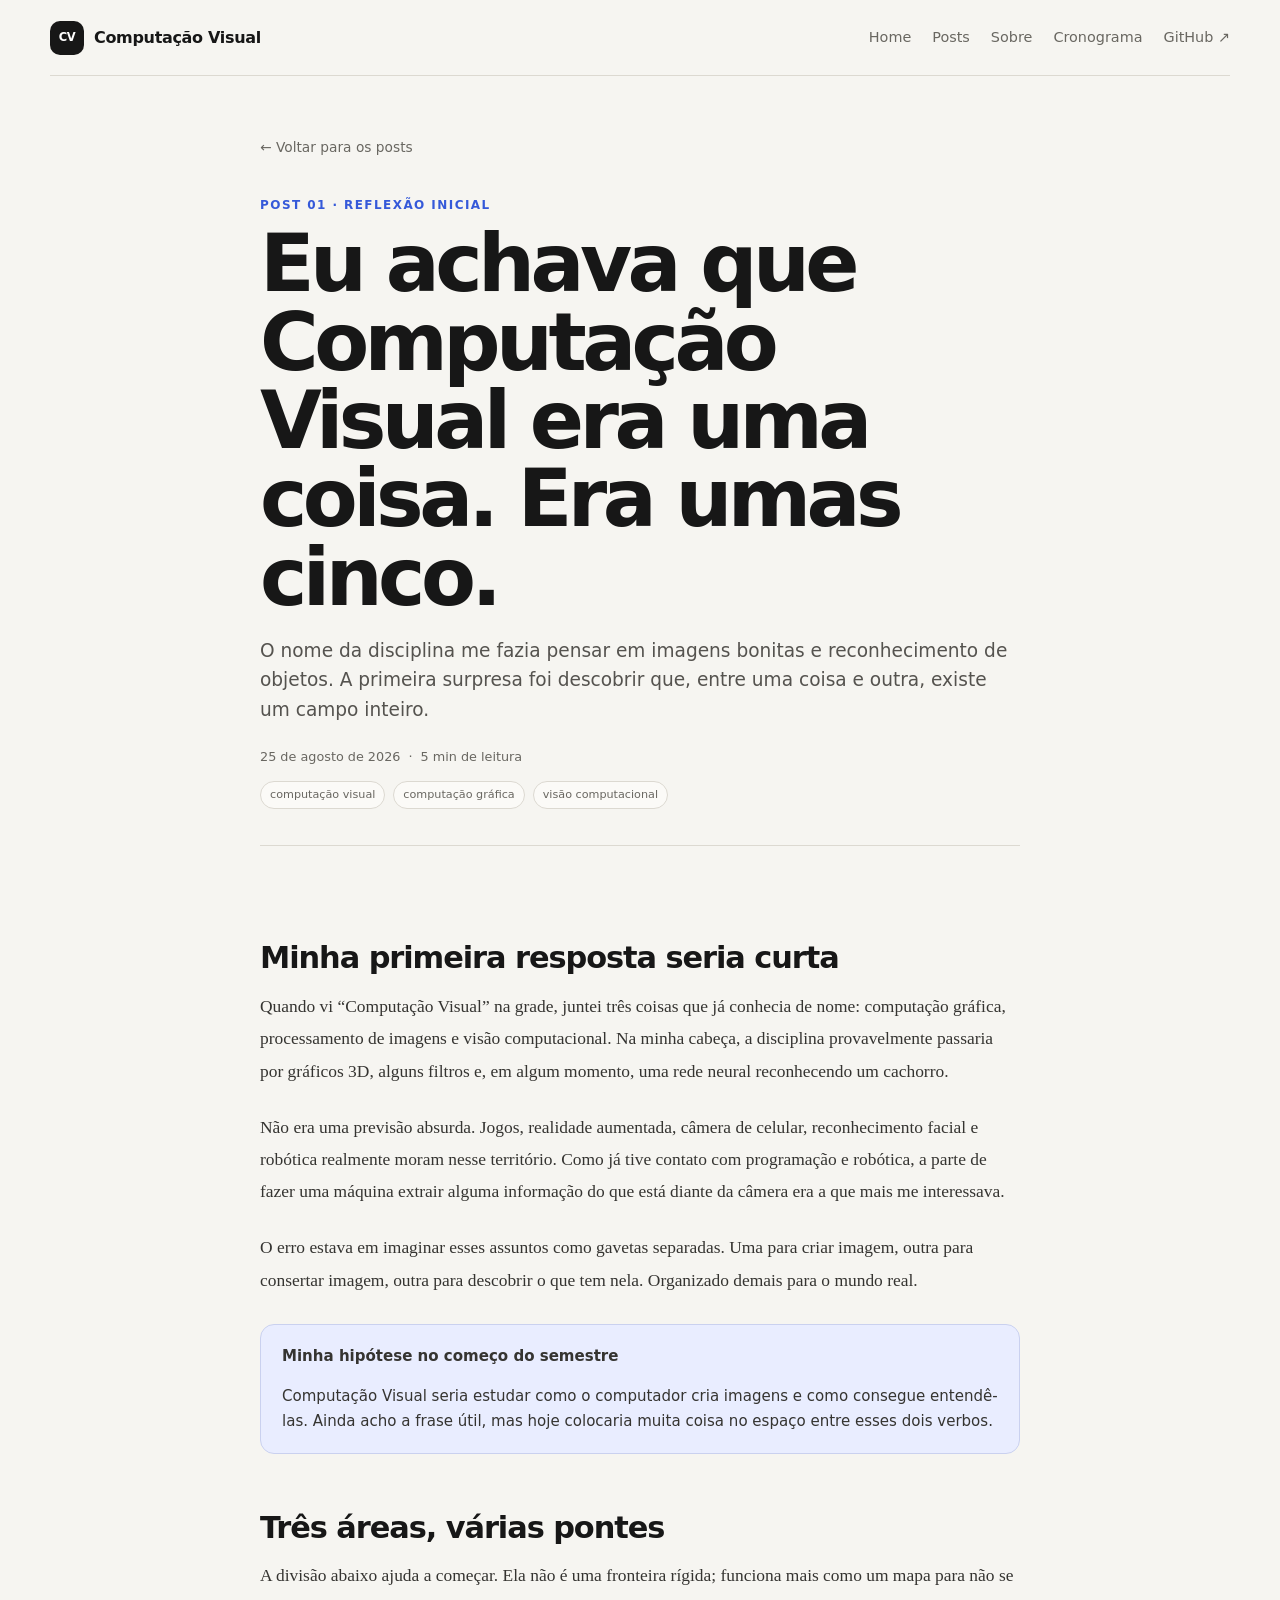
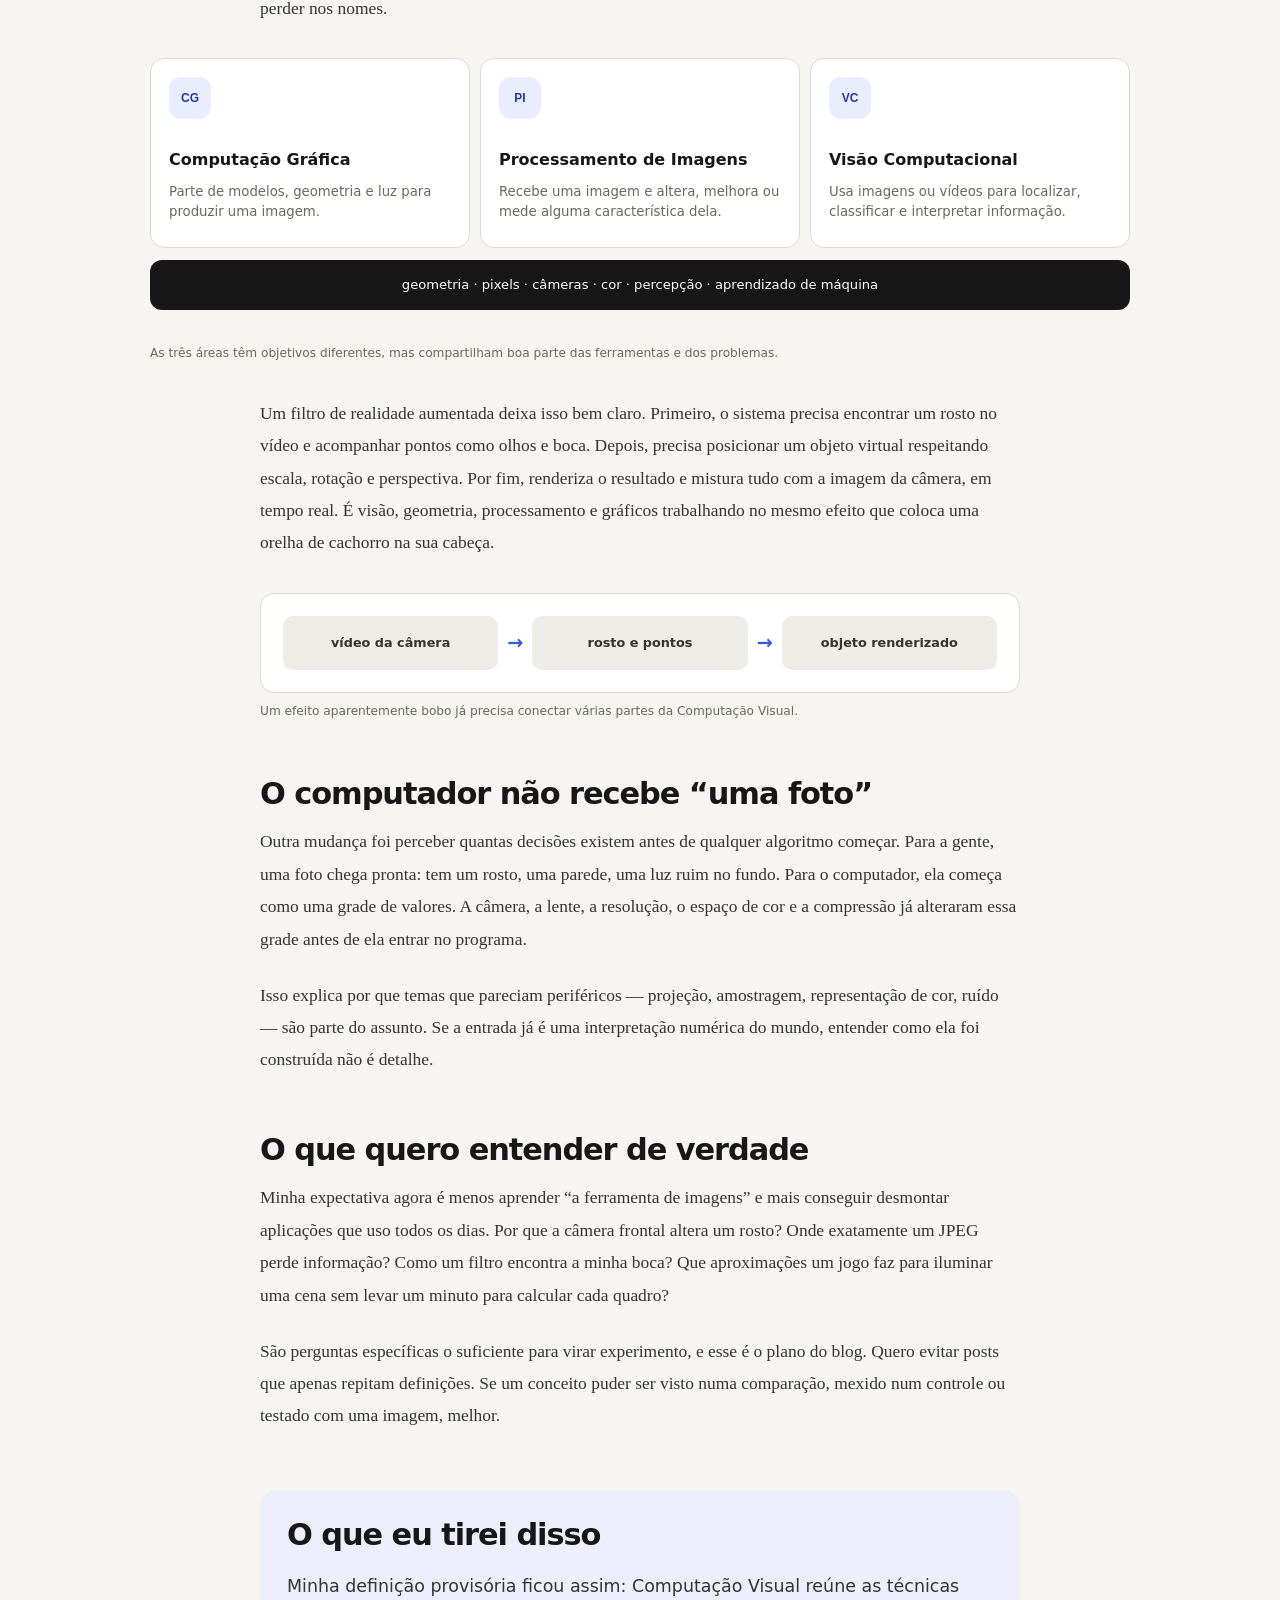
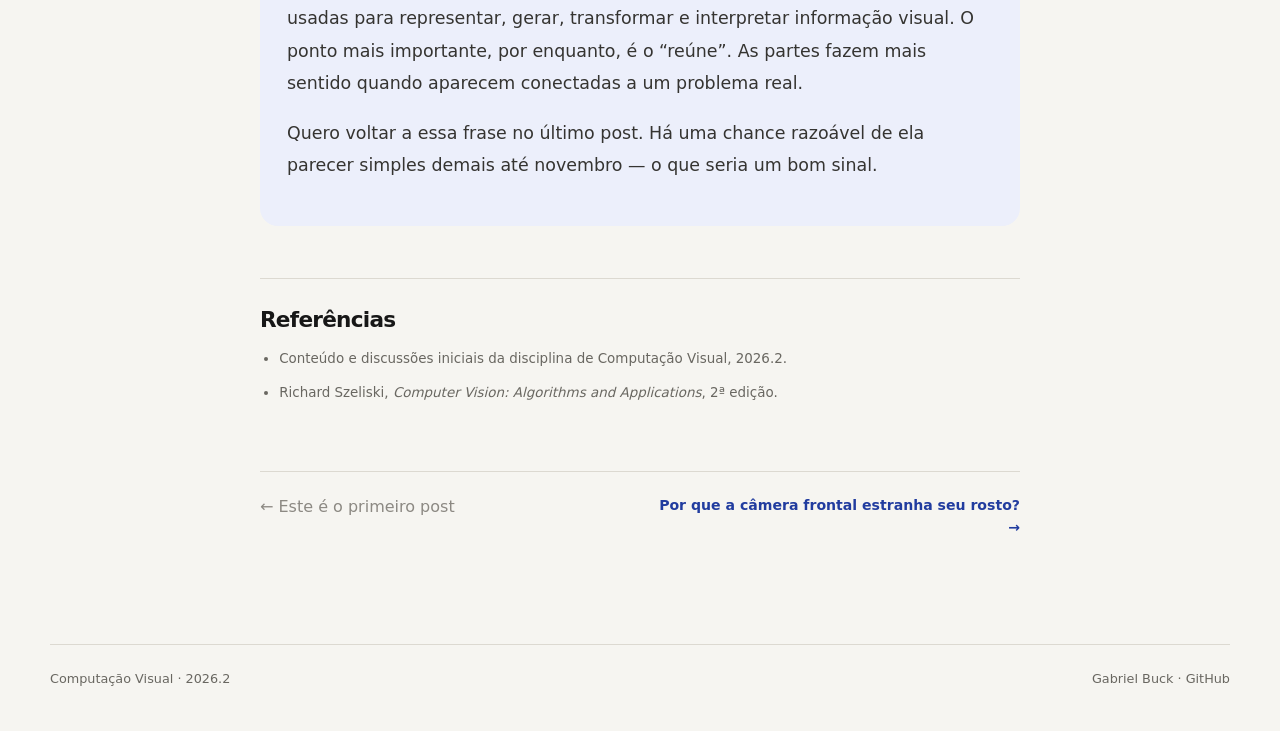
==== commit c7582842: "content: complete all eight visual computing posts" ====
--- a/posts/01-computacao-visual.html
+++ b/posts/01-computacao-visual.html
@@ -1,114 +1 @@
-<!doctype html>
-<html lang="pt-BR">
-<head>
-  <meta charset="utf-8">
-  <meta name="viewport" content="width=device-width, initial-scale=1">
-  <meta name="description" content="Uma reflexão pessoal sobre o que eu esperava da disciplina de Computação Visual e o que entendi que vamos estudar no semestre.">
-  <meta name="theme-color" content="#f6f5f1">
-  <link rel="canonical" href="https://gabrielbuck.github.io/comp_visual/posts/01-computacao-visual.html">
-  <meta property="og:type" content="article">
-  <meta property="og:locale" content="pt_BR">
-  <meta property="og:title" content="Eu achava que Computação Visual era uma coisa. Era umas cinco.">
-  <meta property="og:description" content="O que eu esperava da disciplina e como gráficos, processamento de imagens e visão computacional acabaram se conectando.">
-  <meta property="og:url" content="https://gabrielbuck.github.io/comp_visual/posts/01-computacao-visual.html">
-  <title>Eu achava que Computação Visual era uma coisa. Era umas cinco. · Computação Visual</title>
-  <link rel="stylesheet" href="../assets/css/style.css?v=editorial-20260825-2">
-</head>
-<body>
-  <a class="skip-link" href="#conteudo">Pular para o conteúdo</a>
-  <header class="site-header">
-    <a class="brand" href="../index.html" aria-label="Computação Visual — página inicial">
-      <span class="brand-mark" aria-hidden="true">CV</span>
-      <span>Computação Visual</span>
-    </a>
-    <nav class="nav" aria-label="Navegação principal">
-      <a href="../index.html">Home</a>
-      <a href="../index.html#posts">Posts</a>
-      <a href="../index.html#sobre">Sobre</a>
-      <a href="../index.html#cronograma">Cronograma</a>
-      <a href="https://github.com/GabrielBuck/comp_visual" target="_blank" rel="noreferrer">GitHub <span aria-hidden="true">↗</span></a>
-    </nav>
-  </header>
-
-  <main id="conteudo" class="article-shell">
-    <article>
-      <header class="article-header">
-        <a class="back-link" href="../index.html#posts">← Voltar para os posts</a>
-        <p class="eyebrow">Post 01 · reflexão inicial</p>
-        <h1>Eu achava que Computação Visual era uma coisa. Era umas cinco.</h1>
-        <p class="article-lead">O nome da disciplina me fazia pensar em imagens bonitas e reconhecimento de objetos. A primeira surpresa foi descobrir que, entre uma coisa e outra, existe um campo inteiro.</p>
-        <div class="article-meta">
-          <time datetime="2026-08-25">25 de agosto de 2026</time><span aria-hidden="true">·</span><span>5 min de leitura</span>
-        </div>
-        <ul class="tag-list" aria-label="Tags do post"><li>computação visual</li><li>computação gráfica</li><li>visão computacional</li></ul>
-      </header>
-
-      <div class="article-body">
-        <h2>Minha primeira resposta seria curta</h2>
-        <p>Quando vi “Computação Visual” na grade, juntei três coisas que já conhecia de nome: computação gráfica, processamento de imagens e visão computacional. Na minha cabeça, a disciplina provavelmente passaria por gráficos 3D, alguns filtros e, em algum momento, uma rede neural reconhecendo um cachorro.</p>
-        <p>Não era uma previsão absurda. Jogos, realidade aumentada, câmera de celular, reconhecimento facial e robótica realmente moram nesse território. Como já tive contato com programação e robótica, a parte de fazer uma máquina extrair alguma informação do que está diante da câmera era a que mais me interessava.</p>
-        <p>O erro estava em imaginar esses assuntos como gavetas separadas. Uma para criar imagem, outra para consertar imagem, outra para descobrir o que tem nela. Organizado demais para o mundo real.</p>
-
-        <div class="callout">
-          <strong>Minha hipótese no começo do semestre</strong>
-          <p>Computação Visual seria estudar como o computador cria imagens e como consegue entendê-las. Ainda acho a frase útil, mas hoje colocaria muita coisa no espaço entre esses dois verbos.</p>
-        </div>
-
-        <h2>Três áreas, várias pontes</h2>
-        <p>A divisão abaixo ajuda a começar. Ela não é uma fronteira rígida; funciona mais como um mapa para não se perder nos nomes.</p>
-
-        <figure class="article-figure wide-figure">
-          <div class="concept-map">
-            <div class="concept"><span class="concept-code">CG</span><strong>Computação Gráfica</strong><p>Parte de modelos, geometria e luz para produzir uma imagem.</p></div>
-            <div class="concept"><span class="concept-code">PI</span><strong>Processamento de Imagens</strong><p>Recebe uma imagem e altera, melhora ou mede alguma característica dela.</p></div>
-            <div class="concept"><span class="concept-code">VC</span><strong>Visão Computacional</strong><p>Usa imagens ou vídeos para localizar, classificar e interpretar informação.</p></div>
-          </div>
-          <div class="connection-strip">geometria · pixels · câmeras · cor · percepção · aprendizado de máquina</div>
-          <figcaption>As três áreas têm objetivos diferentes, mas compartilham boa parte das ferramentas e dos problemas.</figcaption>
-        </figure>
-
-        <p>Um filtro de realidade aumentada deixa isso bem claro. Primeiro, o sistema precisa encontrar um rosto no vídeo e acompanhar pontos como olhos e boca. Depois, precisa posicionar um objeto virtual respeitando escala, rotação e perspectiva. Por fim, renderiza o resultado e mistura tudo com a imagem da câmera, em tempo real. É visão, geometria, processamento e gráficos trabalhando no mesmo efeito que coloca uma orelha de cachorro na sua cabeça.</p>
-
-        <figure class="article-figure">
-          <div class="process-flow" aria-label="Fluxo simplificado de um filtro de realidade aumentada">
-            <span>vídeo da câmera</span><b aria-hidden="true">→</b><span>rosto e pontos</span><b aria-hidden="true">→</b><span>objeto renderizado</span>
-          </div>
-          <figcaption>Um efeito aparentemente bobo já precisa conectar várias partes da Computação Visual.</figcaption>
-        </figure>
-
-        <h2>O computador não recebe “uma foto”</h2>
-        <p>Outra mudança foi perceber quantas decisões existem antes de qualquer algoritmo começar. Para a gente, uma foto chega pronta: tem um rosto, uma parede, uma luz ruim no fundo. Para o computador, ela começa como uma grade de valores. A câmera, a lente, a resolução, o espaço de cor e a compressão já alteraram essa grade antes de ela entrar no programa.</p>
-        <p>Isso explica por que temas que pareciam periféricos — projeção, amostragem, representação de cor, ruído — são parte do assunto. Se a entrada já é uma interpretação numérica do mundo, entender como ela foi construída não é detalhe.</p>
-
-        <h2>O que quero entender de verdade</h2>
-        <p>Minha expectativa agora é menos aprender “a ferramenta de imagens” e mais conseguir desmontar aplicações que uso todos os dias. Por que a câmera frontal altera um rosto? Onde exatamente um JPEG perde informação? Como um filtro encontra a minha boca? Que aproximações um jogo faz para iluminar uma cena sem levar um minuto para calcular cada quadro?</p>
-        <p>São perguntas específicas o suficiente para virar experimento, e esse é o plano do blog. Quero evitar posts que apenas repitam definições. Se um conceito puder ser visto numa comparação, mexido num controle ou testado com uma imagem, melhor.</p>
-
-        <section class="takeaway" aria-labelledby="takeaway-title">
-          <h2 id="takeaway-title">O que eu tirei disso</h2>
-          <p>Minha definição provisória ficou assim: Computação Visual reúne as técnicas usadas para representar, gerar, transformar e interpretar informação visual. O ponto mais importante, por enquanto, é o “reúne”. As partes fazem mais sentido quando aparecem conectadas a um problema real.</p>
-          <p>Quero voltar a essa frase no último post. Há uma chance razoável de ela parecer simples demais até novembro — o que seria um bom sinal.</p>
-        </section>
-
-        <section class="references" aria-labelledby="references-title">
-          <h2 id="references-title">Referências</h2>
-          <ul>
-            <li>Conteúdo e discussões iniciais da disciplina de Computação Visual, 2026.2.</li>
-            <li>Richard Szeliski, <cite>Computer Vision: Algorithms and Applications</cite>, 2ª edição.</li>
-          </ul>
-        </section>
-      </div>
-
-      <nav class="post-nav" aria-label="Navegação entre posts">
-        <span class="disabled">← Este é o primeiro post</span>
-        <a href="02-camera-frontal-perspectiva.html">Por que a câmera frontal estranha seu rosto? →</a>
-      </nav>
-    </article>
-  </main>
-
-  <footer class="footer">
-    <p><a href="../index.html">Computação Visual</a> · 2026.2</p>
-    <p>Gabriel Buck · <a href="https://github.com/GabrielBuck/comp_visual">GitHub</a></p>
-  </footer>
-</body>
-</html>
+<!doctype html><html lang="pt-BR"><head><meta charset="utf-8"><meta name="viewport" content="width=device-width,initial-scale=1"><meta name="description" content="Uma reflexão pessoal sobre o que eu esperava da disciplina de Computação Visual e o que entendi que vamos estudar no semestre."><meta name="theme-color" content="#f6f5f1"><link rel="canonical" href="https://gabrielbuck.github.io/comp_visual/posts/01-computacao-visual.html"><meta property="og:type" content="article"><meta property="og:title" content="Eu achava que Computação Visual era uma coisa. Era umas cinco."><meta property="og:description" content="O que eu esperava da disciplina e como gráficos, processamento de imagens e visão computacional acabaram se conectando."><meta property="og:url" content="https://gabrielbuck.github.io/comp_visual/posts/01-computacao-visual.html"><title>Eu achava que Computação Visual era uma coisa. Era umas cinco. · Computação Visual</title><link rel="stylesheet" href="../assets/css/style.css?v=20260901-final"></head><body><a class="skip-link" href="#conteudo">Pular para o conteúdo</a><header class="site-header"><a class="brand" href="../index.html"><span class="brand-mark">CV</span><span>Computação Visual</span></a><nav class="nav"><a href="../index.html">Home</a><a href="../index.html#posts">Posts</a><a href="../index.html#sobre">Sobre</a><a href="../index.html#cronograma">Cronograma</a><a href="https://github.com/GabrielBuck/comp_visual">GitHub ↗</a></nav></header><main id="conteudo" class="article-shell"><article><header class="article-header"><a class="back-link" href="../index.html#posts">← Voltar para os posts</a><p class="eyebrow">Post 01 · reflexão inicial</p><h1>Eu achava que Computação Visual era uma coisa. Era umas cinco.</h1><p class="article-lead">O nome da disciplina me fazia pensar em imagens bonitas e reconhecimento de objetos. A primeira surpresa foi descobrir que, entre uma coisa e outra, existe um campo inteiro.</p><div class="article-meta"><time datetime="2026-08-25">25 de agosto de 2026</time><span>·</span><span>5 min de leitura</span></div><ul class="tag-list"><li>computação visual</li><li>computação gráfica</li><li>visão computacional</li></ul></header><div class="article-body"><h2>Minha primeira resposta seria curta</h2><p>Quando vi “Computação Visual” na grade, juntei três coisas que já conhecia de nome: computação gráfica, processamento de imagens e visão computacional. Na minha cabeça, a disciplina provavelmente passaria por gráficos 3D, alguns filtros e, em algum momento, uma rede neural reconhecendo um cachorro.</p><p>Não era uma previsão absurda. Jogos, realidade aumentada, câmera de celular, reconhecimento facial e robótica realmente moram nesse território. Como já tive contato com programação e robótica, a parte de fazer uma máquina extrair alguma informação do que está diante da câmera era a que mais me interessava.</p><p>O erro estava em imaginar esses assuntos como gavetas separadas. Uma para criar imagem, outra para consertar imagem, outra para descobrir o que tem nela. Organizado demais para o mundo real.</p><div class="callout"><strong>Minha hipótese no começo do semestre</strong><p>Computação Visual seria estudar como o computador cria imagens e como consegue entendê-las. Ainda acho a frase útil, mas hoje colocaria muita coisa no espaço entre esses dois verbos.</p></div><h2>Três áreas, várias pontes</h2><p>A divisão abaixo ajuda a começar. Ela não é uma fronteira rígida; funciona mais como um mapa para não se perder nos nomes.</p><figure class="article-figure wide-figure"><div class="concept-map"><div class="concept"><span class="concept-code">CG</span><strong>Computação Gráfica</strong><p>Parte de modelos, geometria e luz para produzir uma imagem.</p></div><div class="concept"><span class="concept-code">PI</span><strong>Processamento de Imagens</strong><p>Recebe uma imagem e altera, melhora ou mede alguma característica dela.</p></div><div class="concept"><span class="concept-code">VC</span><strong>Visão Computacional</strong><p>Usa imagens ou vídeos para localizar, classificar e interpretar informação.</p></div></div><div class="connection-strip">geometria · pixels · câmeras · cor · percepção · aprendizado de máquina</div><figcaption>As três áreas têm objetivos diferentes, mas compartilham boa parte das ferramentas e dos problemas.</figcaption></figure><p>Um filtro de realidade aumentada deixa isso bem claro. Primeiro, o sistema precisa encontrar um rosto no vídeo e acompanhar pontos como olhos e boca. Depois, precisa posicionar um objeto virtual respeitando escala, rotação e perspectiva. Por fim, renderiza o resultado e mistura tudo com a imagem da câmera, em tempo real. É visão, geometria, processamento e gráficos trabalhando no mesmo efeito que coloca uma orelha de cachorro na sua cabeça.</p><figure class="article-figure"><div class="process-flow"><span>vídeo da câmera</span><b>→</b><span>rosto e pontos</span><b>→</b><span>objeto renderizado</span></div><figcaption>Um efeito aparentemente bobo já precisa conectar várias partes da Computação Visual.</figcaption></figure><h2>O computador não recebe “uma foto”</h2><p>Outra mudança foi perceber quantas decisões existem antes de qualquer algoritmo começar. Para a gente, uma foto chega pronta: tem um rosto, uma parede, uma luz ruim no fundo. Para o computador, ela começa como uma grade de valores. A câmera, a lente, a resolução, o espaço de cor e a compressão já alteraram essa grade antes de ela entrar no programa.</p><p>Isso explica por que temas que pareciam periféricos — projeção, amostragem, representação de cor, ruído — são parte do assunto. Se a entrada já é uma interpretação numérica do mundo, entender como ela foi construída não é detalhe.</p><h2>O que quero entender de verdade</h2><p>Minha expectativa agora é menos aprender “a ferramenta de imagens” e mais conseguir desmontar aplicações que uso todos os dias. Por que a câmera frontal altera um rosto? Onde exatamente um JPEG perde informação? Como um filtro encontra a minha boca? Que aproximações um jogo faz para iluminar uma cena sem levar um minuto para calcular cada quadro?</p><p>São perguntas específicas o suficiente para virar experimento, e esse é o plano do blog. Quero evitar posts que apenas repitam definições. Se um conceito puder ser visto numa comparação, mexido num controle ou testado com uma imagem, melhor.</p><section class="takeaway"><h2>O que eu tirei disso</h2><p>Minha definição provisória ficou assim: Computação Visual reúne as técnicas usadas para representar, gerar, transformar e interpretar informação visual. O ponto mais importante, por enquanto, é o “reúne”. As partes fazem mais sentido quando aparecem conectadas a um problema real.</p><p>Quero voltar a essa frase no último post. Há uma chance razoável de ela parecer simples demais até novembro — o que seria um bom sinal.</p></section><section class="references"><h2>Referências</h2><ul><li>Conteúdo e discussões iniciais da disciplina de Computação Visual, 2026.2.</li><li>Richard Szeliski, <cite>Computer Vision: Algorithms and Applications</cite>, 2ª edição.</li></ul></section></div><nav class="post-nav"><span class="disabled">← Este é o primeiro post</span><a href="02-camera-frontal-perspectiva.html">Por que a câmera frontal estranha seu rosto? →</a></nav></article></main><footer class="footer"><p><a href="../index.html">Computação Visual</a> · 2026.2</p><p>Gabriel Buck · <a href="https://github.com/GabrielBuck/comp_visual">GitHub</a></p></footer></body></html>
--- a/assets/css/style.css
+++ b/assets/css/style.css
@@ -1,258 +1 @@
-:root {
-  --bg: #f6f5f1;
-  --surface: #fff;
-  --text: #171717;
-  --body: #353431;
-  --muted: #696761;
-  --line: #dcd9d1;
-  --accent: #3559d9;
-  --accent-dark: #213c9f;
-  --accent-soft: #e9edff;
-  --green: #276b4d;
-  --max: 1180px;
-  --article: 760px;
-  --radius: 18px;
-}
-
-* { box-sizing: border-box; }
-html { scroll-behavior: smooth; background: var(--bg); }
-body {
-  margin: 0;
-  background: var(--bg);
-  color: var(--text);
-  font-family: Inter, ui-sans-serif, system-ui, -apple-system, "Segoe UI", sans-serif;
-  line-height: 1.6;
-  text-rendering: optimizeLegibility;
-}
-img { display: block; max-width: 100%; }
-a { color: inherit; text-underline-offset: .18em; }
-a:hover { text-decoration-thickness: 2px; }
-:focus-visible { outline: 3px solid #7d91e6; outline-offset: 4px; border-radius: 4px; }
-.skip-link { position: fixed; z-index: 20; top: 10px; left: 10px; padding: 9px 13px; background: var(--text); color: #fff; transform: translateY(-150%); }
-.skip-link:focus { transform: translateY(0); }
-
-.site-header {
-  width: min(var(--max), calc(100% - 40px));
-  min-height: 76px;
-  margin: auto;
-  display: flex;
-  align-items: center;
-  justify-content: space-between;
-  gap: 24px;
-  border-bottom: 1px solid var(--line);
-}
-.brand { display: flex; gap: 10px; align-items: center; text-decoration: none; font-weight: 760; letter-spacing: -.02em; white-space: nowrap; }
-.brand-mark { width: 34px; height: 34px; display: grid; place-items: center; border-radius: 10px; background: var(--text); color: #fff; font-size: .72rem; font-weight: 850; }
-.nav { display: flex; align-items: center; gap: 21px; }
-.nav a { color: var(--muted); text-decoration: none; font-size: .9rem; }
-.nav a:hover, .nav a[aria-current="page"] { color: var(--text); }
-.nav a[aria-current="page"] { font-weight: 700; }
-
-.hero, .section, .footer { width: min(var(--max), calc(100% - 40px)); margin-inline: auto; }
-.hero { margin-top: 74px; margin-bottom: 110px; }
-.editorial-hero { display: grid; grid-template-columns: 1.05fr .95fr; gap: 64px; align-items: center; }
-.eyebrow { margin: 0 0 10px; color: var(--accent); font-size: .75rem; font-weight: 820; letter-spacing: .12em; text-transform: uppercase; }
-.hero h1 { margin: 0 0 24px; max-width: 760px; font-size: clamp(3rem, 6vw, 5.8rem); line-height: .98; letter-spacing: -.06em; }
-.hero h1 em { font-family: Georgia, serif; font-weight: 400; }
-.hero-text { max-width: 680px; color: var(--muted); font-size: 1.12rem; }
-.hero-actions { display: flex; gap: 12px; flex-wrap: wrap; margin-top: 28px; }
-.button { display: inline-flex; padding: 11px 17px; border: 1px solid var(--line); border-radius: 999px; text-decoration: none; font-size: .9rem; font-weight: 720; transition: transform .18s ease, background .18s ease; }
-.button:hover { transform: translateY(-2px); }
-.button.primary { border-color: var(--text); background: var(--text); color: #fff; }
-.button.secondary:hover { background: var(--surface); }
-.hero-image { margin: 0; }
-.hero-image img { width: 100%; aspect-ratio: 4 / 3; object-fit: cover; border-radius: 24px; }
-figcaption { margin-top: 9px; color: var(--muted); font-size: .76rem; line-height: 1.5; }
-.section { margin-bottom: 110px; scroll-margin-top: 30px; }
-.section-heading { display: flex; justify-content: space-between; gap: 24px; align-items: end; margin-bottom: 28px; }
-.section h2 { margin: 0; font-size: clamp(2.1rem, 4vw, 3.8rem); line-height: 1.02; letter-spacing: -.045em; }
-.section-note { margin: 0; color: var(--muted); font-size: .88rem; }
-
-.featured-grid, .posts-grid { display: grid; grid-template-columns: repeat(2, minmax(0, 1fr)); gap: 20px; }
-.featured-grid { margin-bottom: 20px; }
-.featured-post, .post-card { overflow: hidden; border: 1px solid var(--line); border-radius: var(--radius); background: var(--surface); transition: border-color .18s ease, transform .18s ease; }
-.featured-post:hover { border-color: #c1c7df; transform: translateY(-2px); }
-.cover { width: 100%; height: 300px; object-fit: cover; }
-.abstract-cover { position: relative; display: grid; place-items: center; overflow: hidden; background: linear-gradient(135deg, #e4e9ff, #faf3d9); }
-.cover-kicker { position: absolute; left: 22px; top: 15px; color: #7387d9; font-size: 3rem; font-weight: 840; letter-spacing: -.07em; }
-.cover-orbits { position: relative; width: 225px; height: 150px; }
-.cover-orbits::before, .cover-orbits::after { content: ""; position: absolute; inset: 18px 22px; border: 1px solid #8d9bd2; border-radius: 50%; transform: rotate(19deg); }
-.cover-orbits::after { transform: rotate(-23deg); }
-.cover-orbits i { position: absolute; z-index: 1; width: 54px; height: 54px; display: grid; place-items: center; border-radius: 50%; background: var(--surface); color: var(--accent); font-size: .75rem; font-style: normal; font-weight: 850; box-shadow: 0 5px 22px rgba(34, 49, 104, .1); }
-.cover-orbits i:nth-child(1) { left: 10px; bottom: 15px; }
-.cover-orbits i:nth-child(2) { left: 87px; top: 6px; }
-.cover-orbits i:nth-child(3) { right: 5px; bottom: 18px; }
-.post-content, .card-body { padding: 22px; }
-.post-meta { margin: 0 0 8px; color: var(--accent); font-size: .71rem; font-weight: 780; letter-spacing: .08em; text-transform: uppercase; }
-.featured-post h3, .post-card h3 { margin: 0 0 10px; line-height: 1.12; letter-spacing: -.03em; }
-.featured-post h3 { font-size: 1.65rem; }
-.post-card h3 { font-size: 1.34rem; }
-.featured-post h3 a { text-decoration: none; }
-.featured-post p:not(.post-meta), .post-card p:not(.post-meta), .prose-lite { color: var(--muted); }
-.text-link { display: inline-block; margin-top: 6px; color: var(--accent-dark); text-decoration: none; font-weight: 730; }
-.card-image { width: 100%; height: 230px; object-fit: cover; background: #eceae4; }
-.planned-visual { position: relative; overflow: hidden; display: grid; place-items: center; }
-.card-top { display: flex; align-items: center; justify-content: space-between; gap: 12px; margin-bottom: 16px; }
-.post-number { color: #96928a; font-size: 1.05rem; font-weight: 820; }
-.pill { padding: 5px 9px; border-radius: 999px; font-size: .67rem; font-weight: 800; }
-.upcoming { background: #f0efe9; color: #69665f; }
-.jpeg-visual { grid-template-columns: repeat(3, 1fr); background: #cfd6ef; }
-.jpeg-visual::before { content: ""; position: absolute; width: 84px; height: 84px; border-radius: 50%; background: #f2b64b; box-shadow: 45px 44px 0 -17px #3559d9, -46px 56px 0 -13px #588c75; }
-.jpeg-visual span { z-index: 1; align-self: end; width: 100%; padding: 11px; border-right: 1px solid rgba(255,255,255,.55); background: rgba(255,255,255,.74); text-align: center; font-size: .73rem; font-weight: 800; }
-.jpeg-visual span:nth-child(2) { backdrop-filter: blur(3px); image-rendering: pixelated; }
-.jpeg-visual span:nth-child(3) { background: repeating-linear-gradient(90deg, rgba(255,255,255,.78) 0 14px, rgba(227,196,185,.8) 14px 28px); }
-.detection-preview { background: linear-gradient(135deg, #d8d4ca, #aaa69d); }
-.face-box { position: relative; width: 135px; height: 150px; border: 3px solid var(--accent); border-radius: 47% 47% 44% 44%; }
-.face-box span, .face-box b { position: absolute; background: var(--accent); color: #fff; padding: 3px 6px; font-size: .68rem; font-style: normal; }
-.face-box span { left: -3px; top: -25px; }
-.face-box b { right: -3px; bottom: -24px; }
-.face-box i { position: absolute; width: 7px; height: 7px; border-radius: 50%; background: #fff; box-shadow: 0 0 0 3px var(--accent); }
-.face-box i:nth-of-type(1) { top: 48px; left: 35px; }
-.face-box i:nth-of-type(2) { top: 48px; right: 35px; }
-.face-box i:nth-of-type(3) { top: 85px; left: 62px; }
-.bits-visual { gap: 5px; align-content: center; background: linear-gradient(135deg, #183f35, #4d826f); color: #dcece6; font: 750 1rem/1.2 ui-monospace, monospace; letter-spacing: .25em; }
-.bits-visual span:nth-child(2) { color: #f8d56a; transform: translateX(18px); }
-.illusion-visual { grid-template-columns: 1fr 1fr; background: repeating-linear-gradient(45deg, #252525 0 16px, #eee9dc 16px 32px); }
-.illusion-visual span { width: 82px; height: 82px; background: #8296d7; box-shadow: 0 0 0 13px rgba(255,255,255,.35); }
-.illusion-visual span:last-child { background: #8296d7; box-shadow: 0 0 0 13px rgba(0,0,0,.35); }
-.light-visual { background: radial-gradient(circle at 35% 28%, #fff 0 3%, #ffdf87 4%, #7771b7 22%, #1e2237 65%); }
-.light-visual span { width: 112px; height: 112px; border-radius: 50%; background: radial-gradient(circle at 34% 29%, #fff 0 2%, #e5e1dc 8%, #7d8193 44%, #171a24 76%); box-shadow: 32px 45px 18px rgba(0,0,0,.45); }
-.final-cover { align-content: center; gap: 0; background: linear-gradient(135deg, #e7e4dc, #d2d7ed); }
-.final-cover span { color: #7885bd; font-size: 5.2rem; font-weight: 820; line-height: 1; }
-.final-cover small { color: #5f6690; font-weight: 740; }
-
-.about-section { display: grid; grid-template-columns: .8fr 1.2fr; gap: 70px; padding-block: 52px; border-block: 1px solid var(--line); }
-.prose-lite { font-size: 1.03rem; }
-.prose-lite p:first-child { margin-top: 0; }
-.timeline { display: grid; grid-template-columns: repeat(4, minmax(0, 1fr)); gap: 12px; }
-.timeline-item { padding: 17px; border: 1px solid var(--line); border-radius: 14px; background: var(--surface); }
-.timeline-item > span { color: #8b8881; font-size: .75rem; }
-.timeline-item strong { display: block; margin: 13px 0 4px; font-size: 1.12rem; }
-.timeline-item p { margin: 0; color: var(--muted); font-size: .8rem; }
-.timeline-item small { display: block; margin-top: 8px; color: #8b8881; font-size: .7rem; }
-.timeline-item.done { border-color: #b8d8c6; background: #f3faf6; }
-.timeline-item.done strong, .timeline-item.done small { color: var(--green); }
-.footer { padding: 24px 0 42px; display: flex; justify-content: space-between; gap: 20px; border-top: 1px solid var(--line); color: var(--muted); font-size: .8rem; }
-.footer p { margin: 0; }
-.footer a { text-decoration: none; }
-
-/* Article template */
-.article-shell { width: min(var(--article), calc(100% - 40px)); margin: 58px auto 105px; }
-.article-header { padding-bottom: 36px; border-bottom: 1px solid var(--line); }
-.back-link { display: inline-block; margin-bottom: 38px; color: var(--muted); text-decoration: none; font-size: .86rem; }
-.article-header h1 { margin: 10px 0 18px; font-size: clamp(2.8rem, 7vw, 5rem); line-height: .98; letter-spacing: -.057em; }
-.article-lead { margin-bottom: 0; color: #55534f; font-size: 1.16rem; }
-.article-meta, .tag-list { display: flex; align-items: center; gap: 8px; flex-wrap: wrap; }
-.article-meta { margin-top: 22px; color: var(--muted); font-size: .8rem; }
-.tag-list { margin: 14px 0 0; padding: 0; list-style: none; }
-.tag-list li { padding: 4px 9px; border: 1px solid var(--line); border-radius: 999px; background: #fbfaf7; color: var(--muted); font-size: .7rem; }
-.article-hero { width: min(980px, calc(100% - 40px)); margin: 38px auto 0; }
-.article-hero img { width: 100%; max-height: 600px; object-fit: cover; border-radius: var(--radius); }
-.article-body { padding-top: 38px; color: var(--body); font-family: Georgia, "Times New Roman", serif; font-size: 1.09rem; line-height: 1.86; }
-.article-body > p { margin: 0 0 1.35em; }
-.article-body h2, .article-body h3, .article-body .sans { color: var(--text); font-family: Inter, ui-sans-serif, system-ui, sans-serif; letter-spacing: -.035em; }
-.article-body h2 { margin: 56px 0 14px; font-size: 1.9rem; line-height: 1.17; }
-.article-body h3 { margin: 30px 0 10px; font-size: 1.18rem; }
-.article-body a { color: var(--accent-dark); }
-.article-body blockquote { margin: 32px 0; padding: 6px 0 6px 22px; border-left: 3px solid var(--accent); color: var(--text); font-size: 1.27rem; line-height: 1.55; }
-.article-body code { font-family: ui-monospace, SFMono-Regular, Consolas, monospace; font-size: .86em; }
-.equation { overflow-x: auto; margin: 27px 0; padding: 18px; border-radius: 12px; background: #202020; color: #f2f2f2; text-align: center; font-family: ui-monospace, SFMono-Regular, Consolas, monospace; font-size: .9rem; }
-.callout { margin: 28px 0; padding: 19px 21px; border: 1px solid #cad1ef; border-radius: 14px; background: var(--accent-soft); font-family: Inter, ui-sans-serif, system-ui, sans-serif; font-size: .94rem; line-height: 1.65; }
-.callout p:last-child { margin-bottom: 0; }
-.callout.note { border-color: var(--line); background: var(--surface); }
-.article-figure { margin: 34px 0; font-family: Inter, ui-sans-serif, system-ui, sans-serif; }
-.article-figure img { width: 100%; border-radius: 14px; }
-.wide-figure { width: min(980px, calc(100vw - 40px)); margin-left: 50%; transform: translateX(-50%); }
-.concept-map { display: grid; grid-template-columns: repeat(3, 1fr); gap: 10px; font-family: Inter, ui-sans-serif, system-ui, sans-serif; }
-.concept { min-height: 190px; padding: 18px; border: 1px solid var(--line); border-radius: 14px; background: var(--surface); }
-.concept strong { display: block; margin: 26px 0 7px; color: var(--text); font-size: 1rem; }
-.concept p { margin: 0; color: var(--muted); font-size: .83rem; line-height: 1.55; }
-.concept-code { width: 42px; height: 42px; display: grid; place-items: center; border-radius: 12px; background: var(--accent-soft); color: var(--accent-dark); font: 820 .75rem/1 Inter, sans-serif; }
-.connection-strip { margin: 12px 0 34px; padding: 13px 16px; border-radius: 12px; background: var(--text); color: #fff; text-align: center; font-family: Inter, sans-serif; font-size: .82rem; }
-.process-flow { display: grid; grid-template-columns: 1fr auto 1fr auto 1fr; align-items: center; gap: 9px; padding: 22px; border: 1px solid var(--line); border-radius: 14px; background: var(--surface); font-family: Inter, sans-serif; text-align: center; }
-.process-flow span { padding: 15px 8px; border-radius: 10px; background: #eeece6; font-size: .8rem; font-weight: 720; }
-.process-flow b { color: var(--accent); font-size: 1.2rem; }
-.takeaway { margin-top: 58px; padding: 27px; border-radius: var(--radius); background: #eceffb; font-family: Inter, ui-sans-serif, system-ui, sans-serif; }
-.takeaway h2 { margin-top: 0; }
-.references { margin-top: 52px; padding-top: 28px; border-top: 1px solid var(--line); font-family: Inter, ui-sans-serif, system-ui, sans-serif; }
-.references h2 { margin-top: 0; font-size: 1.35rem; }
-.references ul { padding-left: 1.2rem; color: var(--muted); font-size: .84rem; }
-.references li + li { margin-top: 9px; }
-.post-nav { margin-top: 65px; padding-top: 22px; display: grid; grid-template-columns: 1fr 1fr; gap: 20px; border-top: 1px solid var(--line); font-family: Inter, ui-sans-serif, system-ui, sans-serif; }
-.post-nav a { color: var(--accent-dark); text-decoration: none; font-size: .88rem; font-weight: 720; }
-.post-nav a:last-child { text-align: right; }
-.post-nav .disabled { color: #8c8983; }
-
-/* Post 02 visual explanations */
-.projection-diagram { display: grid; grid-template-columns: 90px 1fr 95px; align-items: center; gap: 16px; min-height: 230px; padding: 25px; border: 1px solid var(--line); border-radius: 14px; background: var(--surface); font-family: Inter, sans-serif; }
-.camera-shape { display: grid; place-items: center; width: 72px; height: 50px; border-radius: 10px; background: var(--text); color: #fff; font-size: .7rem; font-weight: 780; }
-.rays { position: relative; height: 150px; }
-.rays::before, .rays::after { content: ""; position: absolute; left: 0; width: 100%; height: 1px; background: var(--accent); transform-origin: left center; }
-.rays::before { top: 50%; transform: rotate(-16deg); }
-.rays::after { bottom: 50%; transform: rotate(16deg); }
-.projection-face { width: 84px; height: 112px; display: grid; place-items: center; border: 3px solid var(--text); border-radius: 47%; font-size: 2.3rem; }
-.projection-labels { grid-column: 1 / -1; display: grid; grid-template-columns: 90px 1fr 95px; gap: 16px; color: var(--muted); text-align: center; font-size: .7rem; }
-.perspective-demo { margin: 34px 0; padding: 24px; border: 1px solid var(--line); border-radius: 16px; background: var(--surface); font-family: Inter, sans-serif; }
-.perspective-demo h3 { margin-top: 0; }
-.demo-stage { position: relative; min-height: 270px; margin-bottom: 20px; display: flex; align-items: center; justify-content: space-between; overflow: hidden; border-radius: 12px; background: linear-gradient(180deg, #edf0f8, #e3e0d8); }
-.demo-camera { width: 66px; height: 48px; margin-left: 20px; display: grid; place-items: center; border-radius: 9px; background: var(--text); color: #fff; font-size: .67rem; font-weight: 800; }
-.demo-distance-line { position: absolute; left: 86px; right: 145px; top: 50%; border-top: 2px dashed #97958e; }
-.demo-distance-line::after { content: attr(data-distance); position: absolute; top: 8px; left: 50%; padding: 2px 7px; background: #f4f2ed; color: var(--muted); transform: translateX(-50%); font-size: .7rem; }
-.demo-face { position: relative; z-index: 1; width: 128px; height: 164px; margin-right: 28px; border: 3px solid #34322f; border-radius: 48% 48% 44% 44%; background: #d8a77e; transition: transform .2s ease; }
-.demo-face::before, .demo-face::after { content: ""; position: absolute; top: 56px; width: 11px; height: 11px; border-radius: 50%; background: #2c2723; }
-.demo-face::before { left: 31px; }
-.demo-face::after { right: 31px; }
-.demo-nose { position: absolute; z-index: 2; left: 50%; top: 69px; width: 34px; height: 48px; border-radius: 48% 48% 55% 55%; background: #c9875d; box-shadow: 0 5px 8px rgba(74,41,25,.2); transform: translateX(-50%) scale(var(--nose-scale, 1)); transition: transform .2s ease; }
-.demo-mouth { position: absolute; left: 50%; bottom: 25px; width: 42px; height: 12px; border-bottom: 3px solid #6b3d35; border-radius: 50%; transform: translateX(-50%); }
-.demo-controls label { display: flex; justify-content: space-between; gap: 20px; color: var(--text); font-size: .82rem; font-weight: 700; }
-.demo-controls output { color: var(--accent-dark); }
-.demo-controls input { width: 100%; margin-top: 10px; accent-color: var(--accent); }
-.demo-caption { margin: 12px 0 0; color: var(--muted); font-size: .78rem; }
-.comparison-image { max-width: 480px; margin-inline: auto; background: #fff; }
-
-@media (max-width: 900px) {
-  .editorial-hero, .about-section { grid-template-columns: 1fr; }
-  .editorial-hero { gap: 36px; }
-  .hero-image { max-width: 760px; }
-  .featured-grid, .posts-grid { grid-template-columns: 1fr; }
-  .timeline { grid-template-columns: repeat(2, 1fr); }
-}
-
-@media (max-width: 700px) {
-  .site-header { align-items: flex-start; padding: 14px 0; }
-  .nav { max-width: 330px; justify-content: flex-end; gap: 9px 15px; flex-wrap: wrap; }
-  .nav a { font-size: .8rem; }
-  .concept-map { grid-template-columns: 1fr; }
-  .concept { min-height: auto; }
-}
-
-@media (max-width: 560px) {
-  .site-header, .hero, .section, .footer { width: calc(100% - 28px); }
-  .site-header { display: block; }
-  .nav { margin-top: 13px; justify-content: flex-start; }
-  .hero { margin-top: 44px; margin-bottom: 82px; }
-  .hero h1 { font-size: clamp(2.75rem, 13vw, 4.8rem); }
-  .section { margin-bottom: 82px; }
-  .section-heading, .footer { flex-direction: column; align-items: flex-start; }
-  .cover { height: 240px; }
-  .timeline { grid-template-columns: 1fr 1fr; }
-  .article-shell { width: calc(100% - 28px); margin-top: 42px; }
-  .article-hero, .wide-figure { width: calc(100vw - 28px); }
-  .article-header h1 { font-size: clamp(2.55rem, 13vw, 4rem); }
-  .article-body { font-size: 1.03rem; }
-  .projection-diagram { grid-template-columns: 65px 1fr 68px; gap: 6px; padding: 17px 12px; }
-  .projection-labels { grid-template-columns: 65px 1fr 68px; gap: 6px; }
-  .camera-shape { width: 58px; }
-  .projection-face { width: 66px; height: 94px; }
-  .demo-stage { min-height: 220px; }
-  .demo-camera { width: 54px; margin-left: 10px; }
-  .demo-face { width: 104px; height: 138px; margin-right: 13px; }
-  .demo-distance-line { left: 62px; right: 112px; }
-  .post-nav { grid-template-columns: 1fr; }
-  .post-nav a:last-child { text-align: left; }
-}
-
-@media (prefers-reduced-motion: reduce) {
-  html { scroll-behavior: auto; }
-  *, *::before, *::after { transition-duration: .01ms !important; animation-duration: .01ms !important; animation-iteration-count: 1 !important; }
-}
+:root{--bg:#f6f5f1;--surface:#fff;--text:#171717;--body:#353431;--muted:#696761;--line:#dcd9d1;--accent:#3559d9;--accent-dark:#213c9f;--accent-soft:#e9edff;--green:#276b4d;--max:1180px;--article:760px;--radius:18px}*{box-sizing:border-box}html{scroll-behavior:smooth;background:var(--bg)}body{margin:0;background:var(--bg);color:var(--text);font-family:Inter,ui-sans-serif,system-ui,-apple-system,"Segoe UI",sans-serif;line-height:1.6;text-rendering:optimizeLegibility}img,svg,canvas{display:block;max-width:100%}a{color:inherit;text-underline-offset:.18em}a:hover{text-decoration-thickness:2px}:focus-visible{outline:3px solid #7d91e6;outline-offset:4px;border-radius:4px}.skip-link{position:fixed;z-index:20;top:10px;left:10px;padding:9px 13px;background:var(--text);color:#fff;transform:translateY(-150%)}.skip-link:focus{transform:translateY(0)}.site-header{width:min(var(--max),calc(100% - 40px));min-height:76px;margin:auto;display:flex;align-items:center;justify-content:space-between;gap:24px;border-bottom:1px solid var(--line)}.brand{display:flex;gap:10px;align-items:center;text-decoration:none;font-weight:760;letter-spacing:-.02em;white-space:nowrap}.brand-mark{width:34px;height:34px;display:grid;place-items:center;border-radius:10px;background:var(--text);color:#fff;font-size:.72rem;font-weight:850}.nav{display:flex;align-items:center;gap:21px}.nav a{color:var(--muted);text-decoration:none;font-size:.9rem}.nav a:hover,.nav a[aria-current=page]{color:var(--text)}.nav a[aria-current=page]{font-weight:700}.hero,.section,.footer{width:min(var(--max),calc(100% - 40px));margin-inline:auto}.hero{margin-top:74px;margin-bottom:110px}.editorial-hero{display:grid;grid-template-columns:1.05fr .95fr;gap:64px;align-items:center}.eyebrow{margin:0 0 10px;color:var(--accent);font-size:.75rem;font-weight:820;letter-spacing:.12em;text-transform:uppercase}.hero h1{margin:0 0 24px;max-width:760px;font-size:clamp(3rem,6vw,5.8rem);line-height:.98;letter-spacing:-.06em}.hero h1 em{font-family:Georgia,serif;font-weight:400}.hero-text{max-width:680px;color:var(--muted);font-size:1.12rem}.hero-actions{display:flex;gap:12px;flex-wrap:wrap;margin-top:28px}.button{display:inline-flex;padding:11px 17px;border:1px solid var(--line);border-radius:999px;text-decoration:none;font-size:.9rem;font-weight:720;transition:transform .18s ease,background .18s ease}.button:hover{transform:translateY(-2px)}.button.primary{border-color:var(--text);background:var(--text);color:#fff}.button.secondary:hover{background:var(--surface)}.hero-image{margin:0}.hero-image img{width:100%;aspect-ratio:4/3;object-fit:cover;border-radius:24px}figcaption{margin-top:9px;color:var(--muted);font-size:.76rem;line-height:1.5}.section{margin-bottom:110px;scroll-margin-top:30px}.section-heading{display:flex;justify-content:space-between;gap:24px;align-items:end;margin-bottom:28px}.section h2{margin:0;font-size:clamp(2.1rem,4vw,3.8rem);line-height:1.02;letter-spacing:-.045em}.section-note{margin:0;color:var(--muted);font-size:.88rem}.featured-grid,.posts-grid{display:grid;grid-template-columns:repeat(2,minmax(0,1fr));gap:20px}.featured-grid{margin-bottom:20px}.featured-post,.post-card{overflow:hidden;border:1px solid var(--line);border-radius:var(--radius);background:var(--surface);transition:border-color .18s ease,transform .18s ease}.featured-post:hover,.post-card:hover{border-color:#c1c7df;transform:translateY(-2px)}.cover{width:100%;height:300px;object-fit:cover}.abstract-cover{position:relative;display:grid;place-items:center;overflow:hidden;background:linear-gradient(135deg,#e4e9ff,#faf3d9)}.cover-kicker{position:absolute;left:22px;top:15px;color:#7387d9;font-size:3rem;font-weight:840;letter-spacing:-.07em}.cover-orbits{position:relative;width:225px;height:150px}.cover-orbits:before,.cover-orbits:after{content:"";position:absolute;inset:18px 22px;border:1px solid #8d9bd2;border-radius:50%;transform:rotate(19deg)}.cover-orbits:after{transform:rotate(-23deg)}.cover-orbits i{position:absolute;z-index:1;width:54px;height:54px;display:grid;place-items:center;border-radius:50%;background:var(--surface);color:var(--accent);font-size:.75rem;font-style:normal;font-weight:850;box-shadow:0 5px 22px rgba(34,49,104,.1)}.cover-orbits i:nth-child(1){left:10px;bottom:15px}.cover-orbits i:nth-child(2){left:87px;top:6px}.cover-orbits i:nth-child(3){right:5px;bottom:18px}.post-content,.card-body{padding:22px}.post-meta{margin:0 0 8px;color:var(--accent);font-size:.71rem;font-weight:780;letter-spacing:.08em;text-transform:uppercase}.featured-post h3,.post-card h3{margin:0 0 10px;line-height:1.12;letter-spacing:-.03em}.featured-post h3{font-size:1.65rem}.post-card h3{font-size:1.34rem}.featured-post h3 a,.post-card h3 a{text-decoration:none}.featured-post p:not(.post-meta),.post-card p:not(.post-meta),.prose-lite{color:var(--muted)}.text-link{display:inline-block;margin-top:6px;color:var(--accent-dark);text-decoration:none;font-weight:730}.card-image{width:100%;height:230px;object-fit:cover;background:#eceae4}.planned-visual{position:relative;overflow:hidden;display:grid;place-items:center}.card-top{display:flex;align-items:center;justify-content:space-between;gap:12px;margin-bottom:16px}.post-number{color:#96928a;font-size:1.05rem;font-weight:820}.pill{padding:5px 9px;border-radius:999px;font-size:.67rem;font-weight:800}.published{background:#edf7f1;color:var(--green)}.jpeg-visual{grid-template-columns:repeat(3,1fr);background:#cfd6ef}.jpeg-visual:before{content:"";position:absolute;width:84px;height:84px;border-radius:50%;background:#f2b64b;box-shadow:45px 44px 0 -17px #3559d9,-46px 56px 0 -13px #588c75}.jpeg-visual span{z-index:1;align-self:end;width:100%;padding:11px;border-right:1px solid rgba(255,255,255,.55);background:rgba(255,255,255,.74);text-align:center;font-size:.73rem;font-weight:800}.detection-preview{background:linear-gradient(135deg,#d8d4ca,#aaa69d)}.face-box{position:relative;width:135px;height:150px;border:3px solid var(--accent);border-radius:47%}.face-box span,.face-box b{position:absolute;background:var(--accent);color:#fff;padding:3px 6px;font-size:.68rem}.face-box span{left:-3px;top:-25px}.face-box b{right:-3px;bottom:-24px}.face-box i{position:absolute;width:7px;height:7px;border-radius:50%;background:#fff;box-shadow:0 0 0 3px var(--accent)}.face-box i:nth-of-type(1){top:48px;left:35px}.face-box i:nth-of-type(2){top:48px;right:35px}.face-box i:nth-of-type(3){top:85px;left:62px}.bits-visual{gap:5px;align-content:center;background:linear-gradient(135deg,#183f35,#4d826f);color:#dcece6;font:750 1rem/1.2 ui-monospace,monospace;letter-spacing:.25em}.bits-visual span:nth-child(2){color:#f8d56a;transform:translateX(18px)}.illusion-visual{grid-template-columns:1fr 1fr;background:repeating-linear-gradient(45deg,#252525 0 16px,#eee9dc 16px 32px)}.illusion-visual span{width:82px;height:82px;background:#8296d7;box-shadow:0 0 0 13px rgba(255,255,255,.35)}.illusion-visual span:last-child{box-shadow:0 0 0 13px rgba(0,0,0,.35)}.light-visual{background:radial-gradient(circle at 35% 28%,#fff 0 3%,#ffdf87 4%,#7771b7 22%,#1e2237 65%)}.light-visual span{width:112px;height:112px;border-radius:50%;background:radial-gradient(circle at 34% 29%,#fff 0 2%,#e5e1dc 8%,#7d8193 44%,#171a24 76%);box-shadow:32px 45px 18px rgba(0,0,0,.45)}.final-cover{align-content:center;gap:0;background:linear-gradient(135deg,#e7e4dc,#d2d7ed)}.final-cover span{color:#7885bd;font-size:5.2rem;font-weight:820;line-height:1}.final-cover small{color:#5f6690;font-weight:740}.about-section{display:grid;grid-template-columns:.8fr 1.2fr;gap:70px;padding-block:52px;border-block:1px solid var(--line)}.prose-lite{font-size:1.03rem}.prose-lite p:first-child{margin-top:0}.timeline{display:grid;grid-template-columns:repeat(4,minmax(0,1fr));gap:12px}.timeline-item{padding:17px;border:1px solid var(--line);border-radius:14px;background:var(--surface)}.timeline-item>span{color:#8b8881;font-size:.75rem}.timeline-item strong{display:block;margin:13px 0 4px;font-size:1.12rem}.timeline-item p{margin:0;color:var(--muted);font-size:.8rem}.timeline-item small{display:block;margin-top:8px;color:#8b8881;font-size:.7rem}.timeline-item.done{border-color:#b8d8c6;background:#f3faf6}.timeline-item.done strong,.timeline-item.done small{color:var(--green)}.footer{padding:24px 0 42px;display:flex;justify-content:space-between;gap:20px;border-top:1px solid var(--line);color:var(--muted);font-size:.8rem}.footer p{margin:0}.footer a{text-decoration:none}.article-shell{width:min(var(--article),calc(100% - 40px));margin:58px auto 105px}.article-header{padding-bottom:36px;border-bottom:1px solid var(--line)}.back-link{display:inline-block;margin-bottom:38px;color:var(--muted);text-decoration:none;font-size:.86rem}.article-header h1{margin:10px 0 18px;font-size:clamp(2.8rem,7vw,5rem);line-height:.98;letter-spacing:-.057em}.article-lead{margin-bottom:0;color:#55534f;font-size:1.16rem}.article-meta,.tag-list{display:flex;align-items:center;gap:8px;flex-wrap:wrap}.article-meta{margin-top:22px;color:var(--muted);font-size:.8rem}.tag-list{margin:14px 0 0;padding:0;list-style:none}.tag-list li{padding:4px 9px;border:1px solid var(--line);border-radius:999px;background:#fbfaf7;color:var(--muted);font-size:.7rem}.article-hero{width:min(980px,calc(100% - 40px));margin:38px auto 0}.article-hero img,.article-hero svg{width:100%;max-height:600px;object-fit:cover;border-radius:var(--radius)}.article-body{padding-top:38px;color:var(--body);font-family:Georgia,"Times New Roman",serif;font-size:1.09rem;line-height:1.86}.article-body>p{margin:0 0 1.35em}.article-body h2,.article-body h3,.article-body .sans{color:var(--text);font-family:Inter,ui-sans-serif,system-ui,sans-serif;letter-spacing:-.035em}.article-body h2{margin:56px 0 14px;font-size:1.9rem;line-height:1.17}.article-body h3{margin:30px 0 10px;font-size:1.18rem}.article-body a{color:var(--accent-dark)}.article-body blockquote{margin:32px 0;padding:6px 0 6px 22px;border-left:3px solid var(--accent);color:var(--text);font-size:1.27rem;line-height:1.55}.article-body code{font-family:ui-monospace,SFMono-Regular,Consolas,monospace;font-size:.86em}.equation{overflow-x:auto;margin:27px 0;padding:18px;border-radius:12px;background:#202020;color:#f2f2f2;text-align:center;font-family:ui-monospace,SFMono-Regular,Consolas,monospace;font-size:.9rem}.callout{margin:28px 0;padding:19px 21px;border:1px solid #cad1ef;border-radius:14px;background:var(--accent-soft);font-family:Inter,ui-sans-serif,system-ui,sans-serif;font-size:.94rem;line-height:1.65}.callout p:last-child{margin-bottom:0}.article-figure{margin:34px 0;font-family:Inter,ui-sans-serif,system-ui,sans-serif}.article-figure img,.article-figure svg{width:100%;border-radius:14px}.wide-figure{width:min(980px,calc(100vw - 40px));margin-left:50%;transform:translateX(-50%)}.concept-map{display:grid;grid-template-columns:repeat(3,1fr);gap:10px}.concept{min-height:190px;padding:18px;border:1px solid var(--line);border-radius:14px;background:var(--surface)}.concept strong{display:block;margin:26px 0 7px;color:var(--text);font-size:1rem}.concept p{margin:0;color:var(--muted);font-size:.83rem;line-height:1.55}.concept-code{width:42px;height:42px;display:grid;place-items:center;border-radius:12px;background:var(--accent-soft);color:var(--accent-dark);font:820 .75rem/1 Inter,sans-serif}.connection-strip{margin:12px 0 34px;padding:13px 16px;border-radius:12px;background:var(--text);color:#fff;text-align:center;font-size:.82rem}.process-flow{display:grid;grid-template-columns:1fr auto 1fr auto 1fr;align-items:center;gap:9px;padding:22px;border:1px solid var(--line);border-radius:14px;background:var(--surface);text-align:center}.process-flow span{padding:15px 8px;border-radius:10px;background:#eeece6;font-size:.8rem;font-weight:720}.process-flow b{color:var(--accent);font-size:1.2rem}.takeaway{margin-top:58px;padding:27px;border-radius:var(--radius);background:#eceffb;font-family:Inter,ui-sans-serif,system-ui,sans-serif}.takeaway h2{margin-top:0}.references{margin-top:52px;padding-top:28px;border-top:1px solid var(--line);font-family:Inter,ui-sans-serif,system-ui,sans-serif}.references h2{margin-top:0;font-size:1.35rem}.references ul{padding-left:1.2rem;color:var(--muted);font-size:.84rem}.references li+li{margin-top:9px}.post-nav{margin-top:65px;padding-top:22px;display:grid;grid-template-columns:1fr 1fr;gap:20px;border-top:1px solid var(--line);font-family:Inter,ui-sans-serif,system-ui,sans-serif}.post-nav a{color:var(--accent-dark);text-decoration:none;font-size:.88rem;font-weight:720}.post-nav a:last-child{text-align:right}.post-nav .disabled{color:#8c8983}.projection-diagram{display:grid;grid-template-columns:90px 1fr 95px;align-items:center;gap:16px;min-height:230px;padding:25px;border:1px solid var(--line);border-radius:14px;background:var(--surface)}.camera-shape{display:grid;place-items:center;width:72px;height:50px;border-radius:10px;background:var(--text);color:#fff;font-size:.7rem;font-weight:780}.rays{position:relative;height:150px}.rays:before,.rays:after{content:"";position:absolute;left:0;width:100%;height:1px;background:var(--accent);transform-origin:left center}.rays:before{top:50%;transform:rotate(-16deg)}.rays:after{bottom:50%;transform:rotate(16deg)}.projection-face{width:84px;height:112px;display:grid;place-items:center;border:3px solid var(--text);border-radius:47%;font-size:2.3rem}.projection-labels{grid-column:1/-1;display:grid;grid-template-columns:90px 1fr 95px;gap:16px;color:var(--muted);text-align:center;font-size:.7rem}.perspective-demo,.interactive-demo{margin:34px 0;padding:24px;border:1px solid var(--line);border-radius:16px;background:var(--surface);font-family:Inter,sans-serif}.perspective-demo h3,.interactive-demo h3{margin-top:0}.demo-stage{position:relative;min-height:270px;margin-bottom:20px;display:flex;align-items:center;justify-content:space-between;overflow:hidden;border-radius:12px;background:linear-gradient(180deg,#edf0f8,#e3e0d8)}.demo-camera{width:66px;height:48px;margin-left:20px;display:grid;place-items:center;border-radius:9px;background:var(--text);color:#fff;font-size:.67rem;font-weight:800}.demo-distance-line{position:absolute;left:86px;right:145px;top:50%;border-top:2px dashed #97958e}.demo-distance-line:after{content:attr(data-distance);position:absolute;top:8px;left:50%;padding:2px 7px;background:#f4f2ed;color:var(--muted);transform:translateX(-50%);font-size:.7rem}.demo-face{position:relative;z-index:1;width:128px;height:164px;margin-right:28px;border:3px solid #34322f;border-radius:48% 48% 44% 44%;background:#d8a77e}.demo-face:before,.demo-face:after{content:"";position:absolute;top:56px;width:11px;height:11px;border-radius:50%;background:#2c2723}.demo-face:before{left:31px}.demo-face:after{right:31px}.demo-nose{position:absolute;z-index:2;left:50%;top:69px;width:34px;height:48px;border-radius:48% 48% 55% 55%;background:#c9875d;box-shadow:0 5px 8px rgba(74,41,25,.2);transform:translateX(-50%) scale(var(--nose-scale,1));transition:transform .2s ease}.demo-mouth{position:absolute;left:50%;bottom:25px;width:42px;height:12px;border-bottom:3px solid #6b3d35;border-radius:50%;transform:translateX(-50%)}.demo-controls label,.control-row{display:flex;justify-content:space-between;align-items:center;gap:20px;color:var(--text);font-size:.82rem;font-weight:700}.demo-controls output{color:var(--accent-dark)}.demo-controls input,.interactive-demo input[type=range]{width:100%;margin-top:10px;accent-color:var(--accent)}.demo-caption{margin:12px 0 0;color:var(--muted);font-size:.78rem}.comparison-image{max-width:480px;margin-inline:auto;background:#fff}.demo-canvas{width:100%;border-radius:12px;background:#eceae4}.toggle-row{display:flex;gap:10px;flex-wrap:wrap;margin:16px 0}.toggle-row button,.demo-button{appearance:none;border:1px solid var(--line);background:#fff;color:var(--text);padding:9px 13px;border-radius:999px;font:700 .8rem/1 Inter,sans-serif;cursor:pointer}.toggle-row button[aria-pressed=true],.demo-button:hover{background:var(--text);color:#fff}.face-demo{position:relative;max-width:560px;margin:0 auto}.face-demo svg{width:100%;border-radius:14px;background:#e7e1d8}.overlay-box,.overlay-points{opacity:0;transition:opacity .2s ease}.face-demo.show-box .overlay-box,.face-demo.show-points .overlay-points{opacity:1}.binary-pair{display:grid;grid-template-columns:1fr auto 1fr;gap:12px;align-items:center;margin:26px 0;padding:20px;border:1px solid var(--line);border-radius:14px;background:#fff;font-family:ui-monospace,monospace}.binary-pair code{padding:8px;background:#f0efe9;border-radius:8px}.steg-stage{position:relative;min-height:260px;border-radius:14px;overflow:hidden;background:linear-gradient(135deg,#587a68,#c3ad78)}.steg-stage:before{content:"";position:absolute;inset:0;background:radial-gradient(circle at 70% 25%,#f4dc84 0 7%,transparent 8%),linear-gradient(15deg,transparent 48%,rgba(255,255,255,.45) 49% 51%,transparent 52%)}.secret-message{position:absolute;inset:0;display:grid;place-items:center;background:rgba(20,30,28,.78);color:#fff;font-size:clamp(1.8rem,5vw,3.5rem);font-weight:850;letter-spacing:-.04em;opacity:0;transition:opacity .2s ease}.steg-stage.reveal .secret-message{opacity:1}.illusion-stage{display:grid;grid-template-columns:1fr 1fr;gap:0;min-height:260px;border-radius:14px;overflow:hidden}.illusion-half{position:relative;display:grid;place-items:center}.illusion-half:first-child{background:#e7e7e7}.illusion-half:last-child{background:#2c2c2c}.illusion-chip{width:90px;height:90px;background:#7c8fc9;border-radius:10px}.illusion-stage.neutral .illusion-half{background:#d7d7d7}.illusion-labels{display:flex;justify-content:space-between;color:var(--muted);font-size:.72rem}.adversarial-strip{display:grid;grid-template-columns:1fr auto 1fr;gap:14px;align-items:center;margin:28px 0}.adversarial-card{padding:18px;border:1px solid var(--line);border-radius:14px;background:#fff;text-align:center;font-family:Inter,sans-serif}.adversarial-card strong{display:block;font-size:1.4rem}.adversarial-card small{color:var(--muted)}.lighting-stage{position:relative;min-height:320px;border-radius:14px;overflow:hidden;background:#202333}.light-orb{position:absolute;left:50%;top:50%;width:150px;height:150px;border-radius:50%;transform:translate(-50%,-50%);background:radial-gradient(circle at var(--lx,35%) var(--ly,30%),#fff 0 3%,#d8d9e0 10%,#777d91 45%,#242735 76%);box-shadow:45px 55px 30px rgba(0,0,0,.38)}.light-marker{position:absolute;left:var(--mx,30%);top:var(--my,24%);width:18px;height:18px;border-radius:50%;background:#ffe79a;box-shadow:0 0 28px #ffe79a;transform:translate(-50%,-50%)}.light-label{position:absolute;left:18px;bottom:16px;color:#d8d9e0;font:700 .75rem/1 Inter,sans-serif}.reflection-grid{display:grid;grid-template-columns:repeat(3,1fr);gap:10px;margin:28px 0}.reflection-grid div{padding:18px;border:1px solid var(--line);border-radius:14px;background:#fff;font-family:Inter,sans-serif}.reflection-grid strong{display:block;margin-bottom:6px;color:var(--text)}.reflection-grid p{margin:0;color:var(--muted);font-size:.8rem;line-height:1.55}.credits-note{color:var(--muted);font-size:.78rem;font-family:Inter,sans-serif}@media(max-width:900px){.editorial-hero,.about-section{grid-template-columns:1fr}.editorial-hero{gap:36px}.hero-image{max-width:760px}.featured-grid,.posts-grid{grid-template-columns:1fr}.timeline{grid-template-columns:repeat(2,1fr)}}@media(max-width:700px){.site-header{align-items:flex-start;padding:14px 0}.nav{max-width:330px;justify-content:flex-end;gap:9px 15px;flex-wrap:wrap}.nav a{font-size:.8rem}.concept-map,.reflection-grid{grid-template-columns:1fr}.concept{min-height:auto}.binary-pair,.adversarial-strip{grid-template-columns:1fr;text-align:center}}@media(max-width:560px){.site-header,.hero,.section,.footer{width:calc(100% - 28px)}.site-header{display:block}.nav{margin-top:13px;justify-content:flex-start}.hero{margin-top:44px;margin-bottom:82px}.hero h1{font-size:clamp(2.75rem,13vw,4.8rem)}.section{margin-bottom:82px}.section-heading,.footer{flex-direction:column;align-items:flex-start}.cover{height:240px}.timeline{grid-template-columns:1fr 1fr}.article-shell{width:calc(100% - 28px);margin-top:42px}.article-hero,.wide-figure{width:calc(100vw - 28px)}.article-header h1{font-size:clamp(2.55rem,13vw,4rem)}.article-body{font-size:1.03rem}.projection-diagram{grid-template-columns:65px 1fr 68px;gap:6px;padding:17px 12px}.projection-labels{grid-template-columns:65px 1fr 68px;gap:6px}.camera-shape{width:58px}.projection-face{width:66px;height:94px}.demo-stage{min-height:220px}.demo-camera{width:54px;margin-left:10px}.demo-face{width:104px;height:138px;margin-right:13px}.demo-distance-line{left:62px;right:112px}.post-nav{grid-template-columns:1fr}.post-nav a:last-child{text-align:left}.illusion-stage{min-height:200px}}@media(prefers-reduced-motion:reduce){html{scroll-behavior:auto}*,*:before,*:after{transition-duration:.01ms!important;animation-duration:.01ms!important;animation-iteration-count:1!important}}
